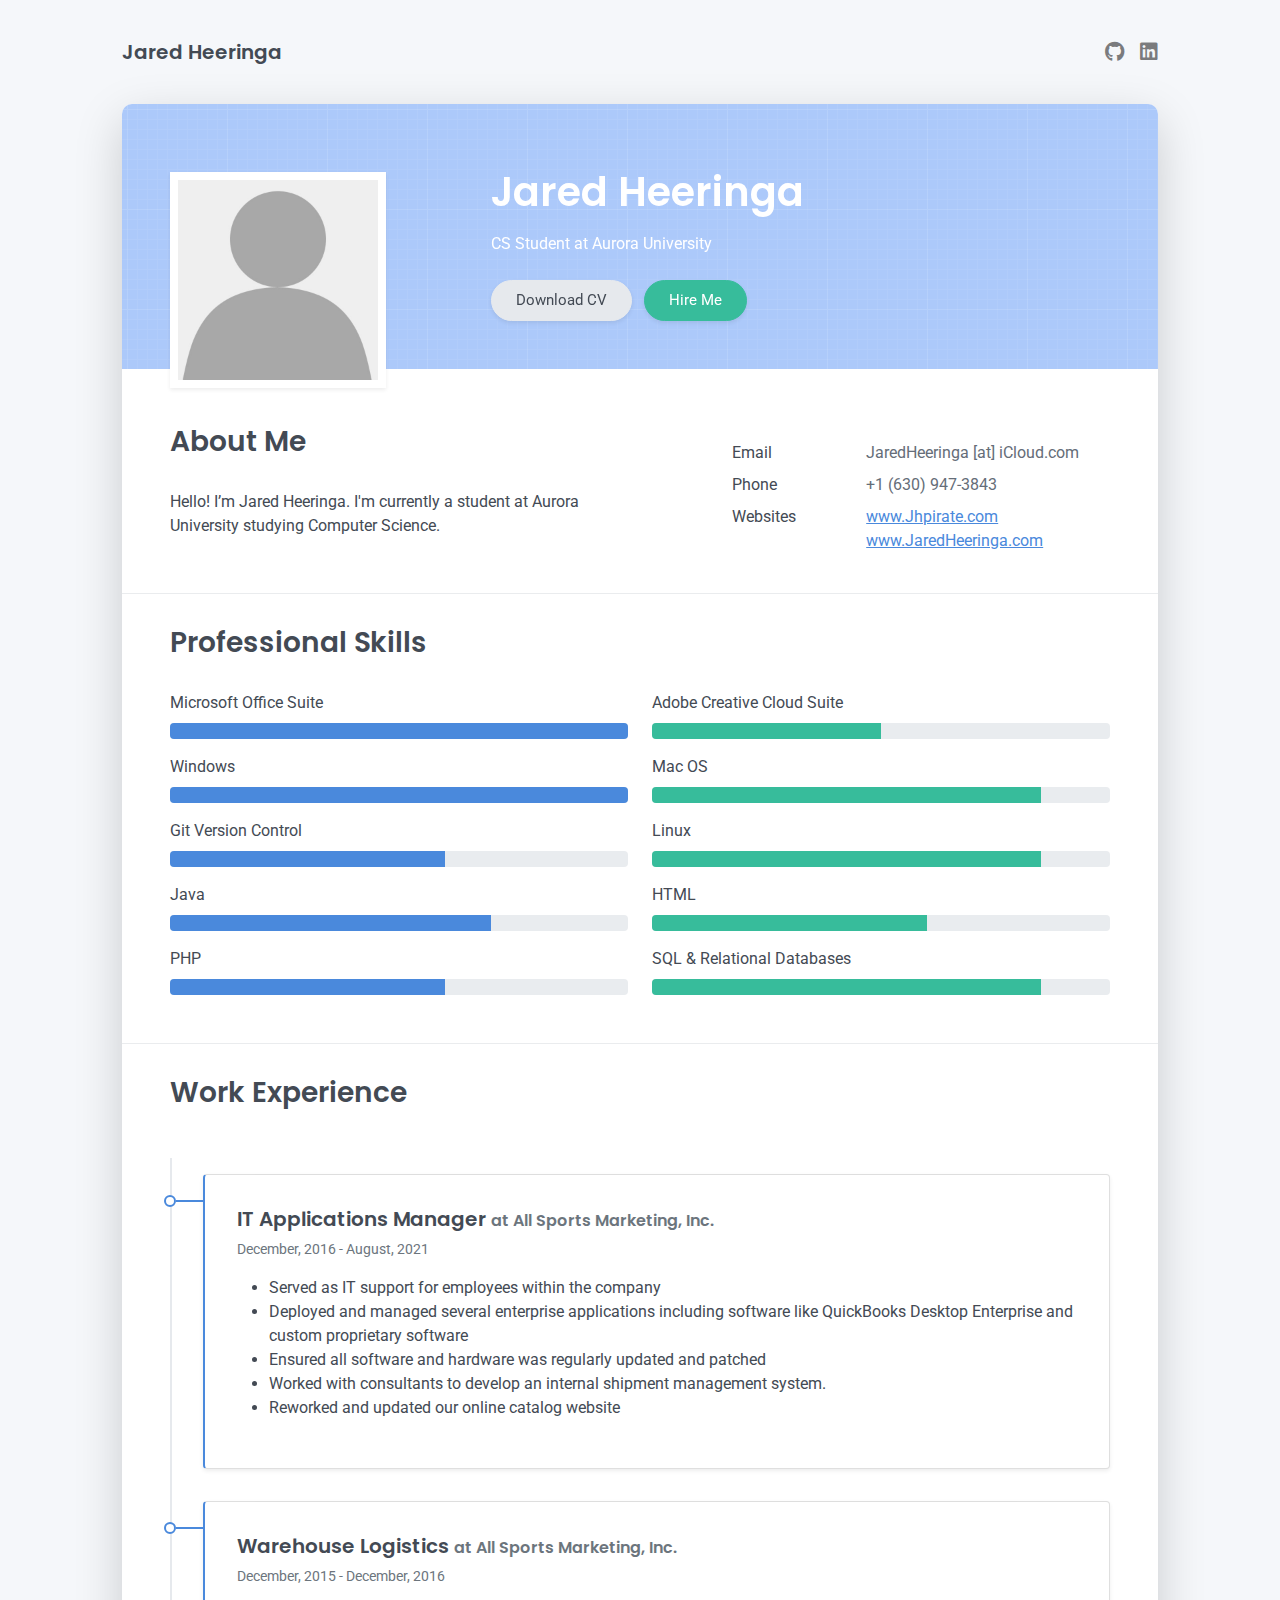
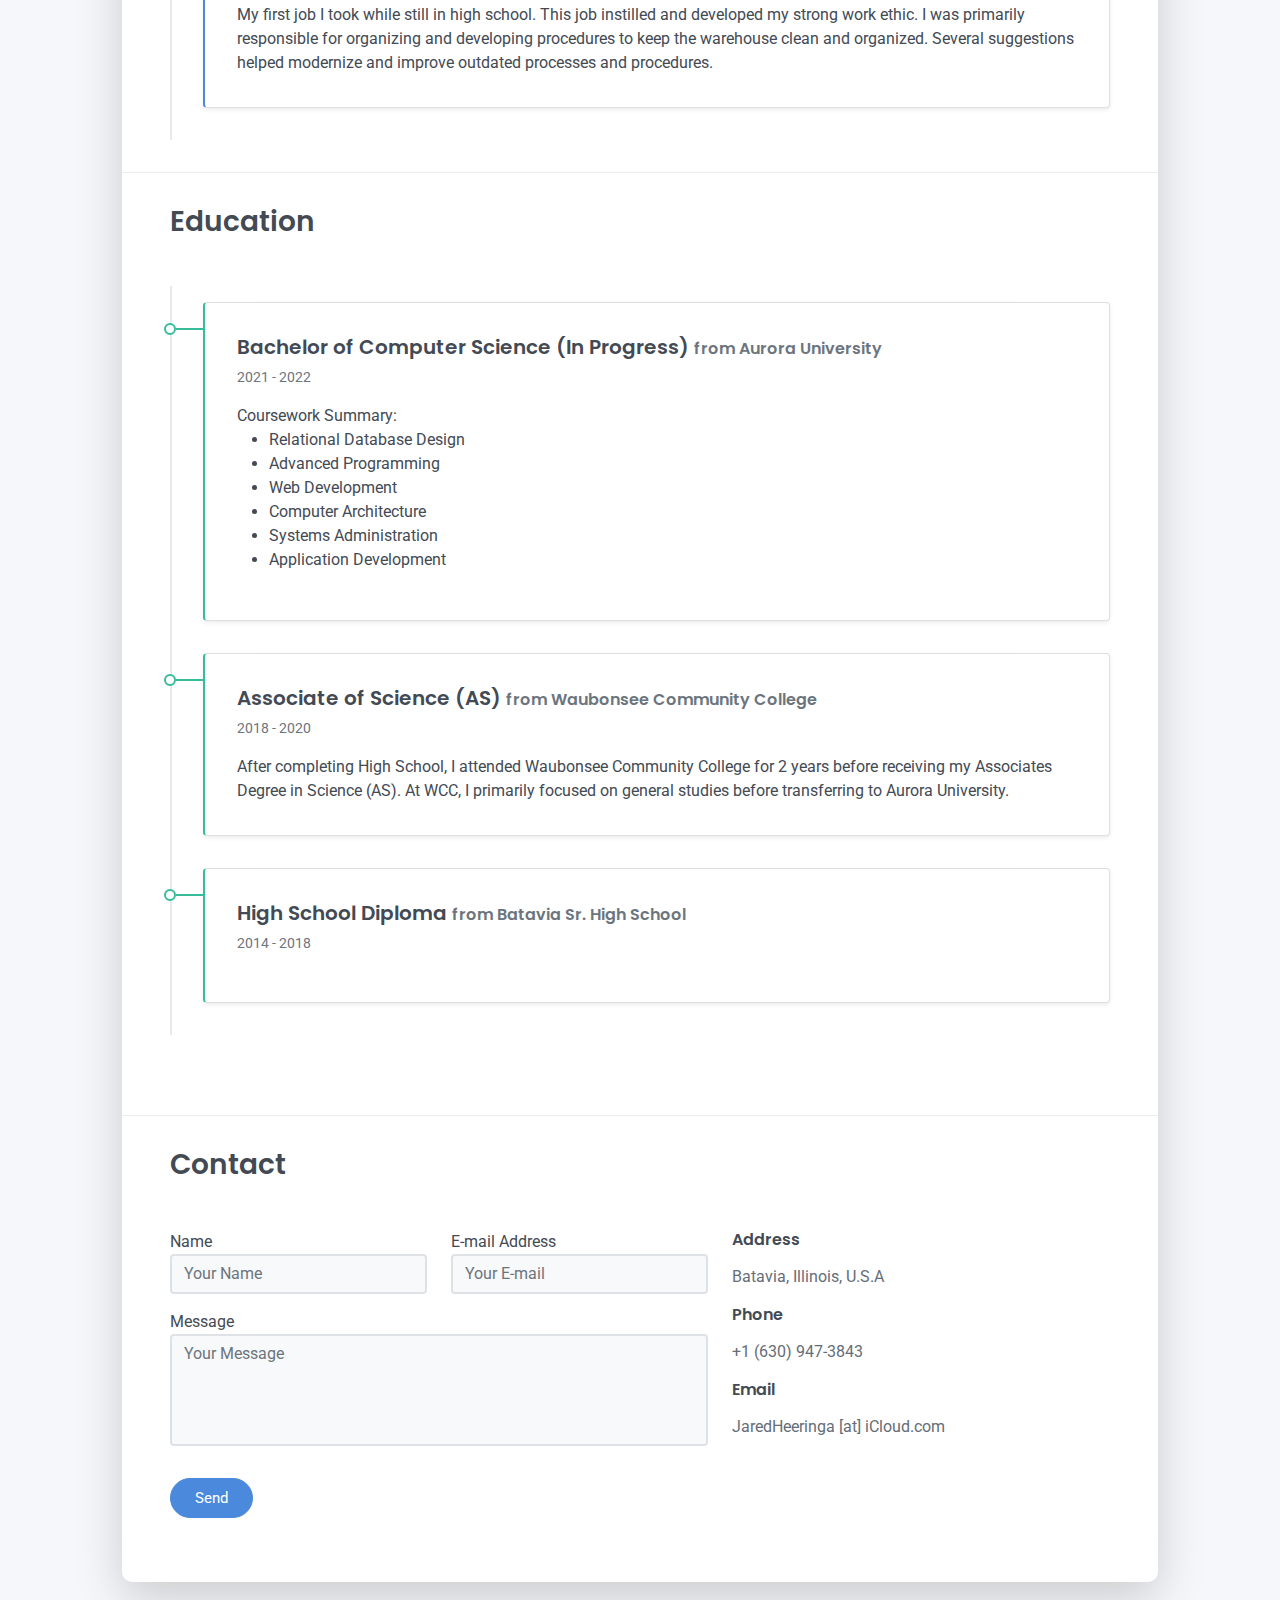
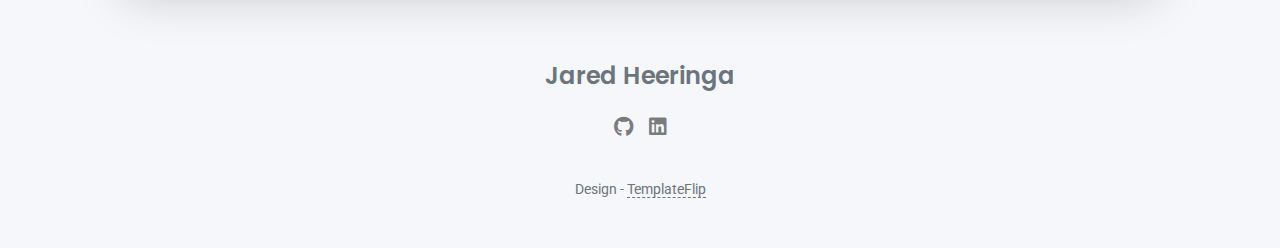
==== index.html @ 76503697 "Update personal information" ====
<!DOCTYPE html>
<html lang="en-US">
<head>
    <meta charset="UTF-8">
    <meta content="IE=edge" http-equiv="X-UA-Compatible">
    <meta content="width=device-width, initial-scale=1" name="viewport">
    <title>Jared Heeringa | GitHub Profile</title>
    <link as="style"
          href="https://fonts.googleapis.com/css2?family=Poppins:wght@600&amp;family=Roboto:wght@300;400;500;700&amp;display=swap"
          rel="preload"/>
    <link href="https://fonts.googleapis.com/css2?family=Poppins:wght@600&amp;family=Roboto:wght@300;400;500;700&amp;display=swap"
          media="print"
          onload="this.media='all'" rel="stylesheet"/>
    <link href="css/font-awesome/css/all.min.css?ver=1.2.0" rel="stylesheet">
    <link href="css/bootstrap.min.css?ver=1.2.0" rel="stylesheet">
    <link href="css/aos.css?ver=1.2.0" rel="stylesheet">
    <link href="css/main.css?ver=1.2.0" rel="stylesheet">

    <!-- Favicons -->
    <link rel="apple-touch-icon" sizes="180x180" href="favicons/apple-touch-icon.png">
    <link rel="icon" type="image/png" sizes="32x32" href="favicons/favicon-32x32.png">
    <link rel="icon" type="image/png" sizes="16x16" href="favicons/favicon-16x16.png">
    <link rel="manifest" href="favicons/site.webmanifest">

</head>
<body id="top">
<header class="d-print-none">
    <div class="container text-center text-lg-left">
        <div class="py-3 clearfix">
            <h1 class="site-title mb-0">Jared Heeringa</h1>
            <div class="site-nav">
                <nav role="navigation">
                    <ul class="nav justify-content-center">
                        <!-- GitHub Button -->
                        <li class="nav-item">
                            <a class="nav-link" href="https://github.com/Jhpirate" title="Github">
                                <i class="fab fa-github"></i>
                                <span class="menu-title sr-only">Github</span>
                            </a>
                        </li>
                        <!-- LinkedIn Button -->
                        <li class="nav-item">
                            <a class="nav-link" href="https://www.linkedin.com/in/jared-heeringa-66b566176"
                               title="LinkedIn">
                                <i class="fab fa-linkedin"></i>
                                <span class="menu-title sr-only">LinkedIn</span>
                            </a>
                        </li>
                    </ul>
                </nav>
            </div>
        </div>
    </div>
</header>
<div class="page-content">
    <div class="container">
        <div class="cover shadow-lg bg-white">
            <div class="cover-bg p-3 p-lg-4 text-white">
                <div class="row">
                    <div class="col-lg-4 col-md-5">
                        <div class="avatar hover-effect bg-white shadow-sm p-1">
                            <img src="images/ProfilePicture.jpg" style="width: 200px; height: 200px"
                                 alt="PROFILE_PICTURE"/>
                        </div>
                    </div>
                    <div class="col-lg-8 col-md-7 text-center text-md-start">
                        <h2 class="h1 mt-2" data-aos="fade-left" data-aos-delay="0">Jared Heeringa</h2>
                        <p data-aos="fade-left" data-aos-delay="100">CS Student at Aurora University</p>
                        <div class="d-print-none" data-aos="fade-left" data-aos-delay="200">
                            <a class="btn btn-light text-dark shadow-sm mt-1 me-1"
                               href="CS%20Resume%20-%20Jared%20Heeringa.pdf"
                               target="_blank">Download CV</a>
                            <a class="btn btn-success shadow-sm mt-1" href="#contact">Hire Me</a>
                        </div>
                    </div>
                </div>
            </div>
            <div class="about-section pt-4 px-3 px-lg-4 mt-1">
                <div class="row">
                    <div class="col-md-6">
                        <h2 class="h3 mb-3">About Me</h2>
                        <p>Hello! I’m Jared Heeringa. I'm currently a student at Aurora University studying Computer
                            Science.</p>
                    </div>
                    <div class="col-md-5 offset-md-1">
                        <div class="row mt-2">
                            <div class="col-sm-4">
                                <div class="pb-1">Email</div>
                            </div>
                            <div class="col-sm-8">
                                <!-- not using @ to try to prevent web scrapers from grabbing my email :P (will still likely be scraped) -->
                                <div class="pb-1 text-secondary">JaredHeeringa [at] iCloud.com</div>
                            </div>
                            <div class="col-sm-4">
                                <div class="pb-1">Phone</div>
                            </div>
                            <div class="col-sm-8">
                                <div class="pb-1 text-secondary">+1 (630) 947-3843</div>
                            </div>
                            <div class="col-sm-4">
                                <div class="pb-1">Websites</div>
                            </div>
                            <div class="col-sm-8">
                                <div class="pb-1 text-secondary">
                                    <a href="https://www.Jhpirate.com/">www.Jhpirate.com</a>
                                    <a href="https://www.JaredHeeringa.com/">www.JaredHeeringa.com</a>
                                </div>
                            </div>
                        </div>
                    </div>
                </div>
            </div>
            <hr class="d-print-none"/>

            <!-- Profession Skills Section -->
            <div class="skills-section px-3 px-lg-4">
                <h2 class="h3 mb-3">Professional Skills</h2>
                <div class="row">
                    <div class="col-md-6">
                        <div class="mb-2">
                            <span>Microsoft Office Suite</span>
                            <div class="progress my-1">
                                <div aria-valuemax="100" aria-valuemin="0" aria-valuenow="100"
                                     class="progress-bar bg-primary" data-aos="zoom-in-right"
                                     data-aos-anchor=".skills-section"
                                     data-aos-delay="100" role="progressbar" style="width: 100%">
                                </div>
                            </div>
                        </div>
                        <div class="mb-2">
                            <span>Windows</span>
                            <div class="progress my-1">
                                <div aria-valuemax="100" aria-valuemin="0" aria-valuenow="100"
                                     class="progress-bar bg-primary" data-aos="zoom-in-right"
                                     data-aos-anchor=".skills-section"
                                     data-aos-delay="200" role="progressbar" style="width: 100%">
                                </div>
                            </div>
                        </div>
                        <div class="mb-2">
                            <span>Git Version Control</span>
                            <div class="progress my-1">
                                <div aria-valuemax="100" aria-valuemin="0" aria-valuenow="60"
                                     class="progress-bar bg-primary" data-aos="zoom-in-right"
                                     data-aos-anchor=".skills-section"
                                     data-aos-delay="200" role="progressbar" style="width: 60%">
                                </div>
                            </div>
                        </div>
                        <div class="mb-2">
                            <span>Java</span>
                            <div class="progress my-1">
                                <div aria-valuemax="100" aria-valuemin="0" aria-valuenow="70"
                                     class="progress-bar bg-primary" data-aos="zoom-in-right"
                                     data-aos-anchor=".skills-section"
                                     data-aos-delay="200" role="progressbar" style="width: 70%">
                                </div>
                            </div>
                        </div>
                        <div class="mb-2">
                            <span>PHP</span>
                            <div class="progress my-1">
                                <div aria-valuemax="100" aria-valuemin="0" aria-valuenow="60"
                                     class="progress-bar bg-primary" data-aos="zoom-in-right"
                                     data-aos-anchor=".skills-section"
                                     data-aos-delay="200" role="progressbar" style="width: 60%">
                                </div>
                            </div>
                        </div>
                    </div>


                    <!-- column 2 -->
                    <div class="col-md-6">
                        <div class="mb-2">
                            <span>Adobe Creative Cloud Suite</span>
                            <div class="progress my-1">
                                <div aria-valuemax="100" aria-valuemin="0" aria-valuenow="50"
                                     class="progress-bar bg-success" data-aos="zoom-in-right"
                                     data-aos-anchor=".skills-section"
                                     data-aos-delay="400" role="progressbar" style="width: 50%">
                                </div>
                            </div>
                        </div>
                        <div class="mb-2">
                            <span>Mac OS</span>
                            <div class="progress my-1">
                                <div aria-valuemax="100" aria-valuemin="0" aria-valuenow="85"
                                     class="progress-bar bg-success" data-aos="zoom-in-right"
                                     data-aos-anchor=".skills-section"
                                     data-aos-delay="500" role="progressbar" style="width: 85%">
                                </div>
                            </div>
                        </div>
                        <div class="mb-2">
                            <span>Linux</span>
                            <div class="progress my-1">
                                <div aria-valuemax="100" aria-valuemin="0" aria-valuenow="85"
                                     class="progress-bar bg-success" data-aos="zoom-in-right"
                                     data-aos-anchor=".skills-section"
                                     data-aos-delay="500" role="progressbar" style="width: 85%">
                                </div>
                            </div>
                        </div>
                        <div class="mb-2">
                            <span>HTML</span>
                            <div class="progress my-1">
                                <div aria-valuemax="100" aria-valuemin="0" aria-valuenow="60"
                                     class="progress-bar bg-success" data-aos="zoom-in-right"
                                     data-aos-anchor=".skills-section"
                                     data-aos-delay="500" role="progressbar" style="width: 60%">
                                </div>
                            </div>
                        </div>
                        <div class="mb-2">
                            <span>SQL & Relational Databases</span>
                            <div class="progress my-1">
                                <div aria-valuemax="100" aria-valuemin="0" aria-valuenow="85"
                                     class="progress-bar bg-success" data-aos="zoom-in-right"
                                     data-aos-anchor=".skills-section"
                                     data-aos-delay="500" role="progressbar" style="width: 85%">
                                </div>
                            </div>
                        </div>
                    </div>
                </div>
            </div>
            <hr class="d-print-none"/>

            <!-- Work Experience Section -->
            <div class="work-experience-section px-3 px-lg-4">
                <h2 class="h3 mb-4">Work Experience</h2>
                <div class="timeline">
                    <!-- Job #1 -->
                    <div class="timeline-card timeline-card-primary card shadow-sm">
                        <div class="card-body">
                            <div class="h5 mb-1">
                                IT Applications Manager
                                <span class="text-muted h6"> at All Sports Marketing, Inc.</span>
                            </div>
                            <div class="text-muted text-small mb-2">December, 2016 - August, 2021</div>
                            <div>
                                <ul>
                                    <li>Served as IT support for employees within the company</li>
                                    <li>
                                        Deployed and managed several enterprise applications including software like
                                        QuickBooks Desktop Enterprise and custom proprietary software
                                    </li>
                                    <li>Ensured all software and hardware was regularly updated and patched</li>
                                    <li>Worked with consultants to develop an internal shipment management system.</li>
                                    <li>Reworked and updated our online catalog website</li>
                                </ul>
                            </div>
                        </div>
                    </div>

                    <!-- Job #2 -->
                    <div class="timeline-card timeline-card-primary card shadow-sm">
                        <div class="card-body">
                            <div class="h5 mb-1">
                                Warehouse Logistics
                                <span class="text-muted h6">at All Sports Marketing, Inc.</span>
                            </div>
                            <div class="text-muted text-small mb-2">December, 2015 - December, 2016</div>
                            <div>
                                My first job I took while still in high school. This job instilled and developed my
                                strong work ethic. I was primarily responsible for organizing and developing procedures
                                to keep the warehouse clean and organized. Several suggestions helped modernize and
                                improve outdated processes and procedures.
                            </div>
                        </div>
                    </div>
                </div>
            </div>
            <hr class="d-print-none"/>
            <div class="page-break"></div>

            <!-- Education Section -->
            <div class="education-section px-3 px-lg-4 pb-4">
                <h2 class="h3 mb-4">Education</h2>
                <div class="timeline">

                    <!-- Aurora University -->
                    <div class="timeline-card timeline-card-success card shadow-sm">
                        <div class="card-body">
                            <div class="h5 mb-1">
                                Bachelor of Computer Science (In Progress)
                                <span class="text-muted h6">from Aurora University</span></div>
                            <div class="text-muted text-small mb-2">2021 - 2022</div>
                            <div>
                                Coursework Summary:
                                <ul>
                                    <li>Relational Database Design</li>
                                    <li>Advanced Programming</li>
                                    <li>Web Development</li>
                                    <li>Computer Architecture</li>
                                    <li>Systems Administration</li>
                                    <li>Application Development</li>
                                </ul>
                            </div>
                        </div>
                    </div>

                    <!-- Waubonsee Community College -->
                    <div class="timeline-card timeline-card-success card shadow-sm">
                        <div class="card-body">
                            <div class="h5 mb-1">
                                Associate of Science (AS)
                                <span class="text-muted h6">from Waubonsee Community College</span></div>
                            <div class="text-muted text-small mb-2">2018 - 2020</div>
                            <div>
                                After completing High School, I attended Waubonsee Community College for 2 years before
                                receiving my Associates Degree in Science (AS). At WCC, I primarily focused on general
                                studies before transferring to Aurora University.
                            </div>
                        </div>
                    </div>

                    <!-- High School -->
                    <div class="timeline-card timeline-card-success card shadow-sm">
                        <div class="card-body">
                            <div class="h5 mb-1">
                                High School Diploma
                                <span class="text-muted h6">from Batavia Sr. High School</span></div>
                            <div class="text-muted text-small mb-2">2014 - 2018</div>
                        </div>
                    </div>
                </div>
            </div>
            <hr class="d-print-none"/>
            <div class="contact-section px-3 px-lg-4 pb-4" id="contact">
                <h2 class="h3 text mb-3">Contact</h2>
                <div class="row">
                    <div class="col-md-7 d-print-none">
                        <div class="my-2">
                            <!-- Using FormSpree.io because GitHub pages doesn't allow server side processing (Will host on my own server later) -->
                            <form action="https://formspree.io/f/mwkayaey"
                                  method="POST">
                                <div class="row">
                                    <div class="col-6">
                                        <label for="name">Name</label>
                                        <input class="form-control" id="name" name="name" placeholder="Your Name"
                                               required type="text">
                                    </div>
                                    <div class="col-6">
                                        <label for="email">E-mail Address</label>
                                        <input class="form-control" id="email" name="_replyto" placeholder="Your E-mail"
                                               required type="email">
                                    </div>
                                </div>
                                <div class="form-group my-2">
                                    <label for="message">Message</label>
                                    <textarea class="form-control" id="message" name="message"
                                              placeholder="Your Message"
                                              required rows="4" style="resize: none;"></textarea>
                                </div>
                                <button class="btn btn-primary mt-2" type="submit">Send</button>
                            </form>
                        </div>
                    </div>
                    <div class="col">
                        <div class="mt-2">
                            <h3 class="h6">Address</h3>
                            <div class="pb-2 text-secondary">Batavia, Illinois, U.S.A</div>
                            <h3 class="h6">Phone</h3>
                            <div class="pb-2 text-secondary">+1 (630) 947-3843</div>
                            <h3 class="h6">Email</h3>
                            <div class="pb-2 text-secondary">JaredHeeringa [at] iCloud.com</div>
                        </div>
                    </div>
                    <!-- Only shown if a user goes to print the page (who prints stuff nowadays?) -->
                    <div class="col d-none d-print-block">
                        <div class="mt-2">
                            <div>
                                <div class="mb-2">
                                    <div class="text-dark">
                                        <i class="fab fa-github mr-1"></i>
                                        <span>https://github.com/Jhpirate</span>
                                    </div>
                                </div>
                            </div>
                        </div>
                    </div>
                    <!-- End socials print block -->
                </div>
            </div>
        </div>
    </div>
</div>
<footer class="pt-4 pb-4 text-muted text-center d-print-none">
    <div class="container">
        <div class="my-3">
            <div class="h4">Jared Heeringa</div>
            <div class="footer-nav">
                <nav role="navigation">
                    <ul class="nav justify-content-center">
                        <!-- GitHub Link -->
                        <li class="nav-item">
                            <a class="nav-link" href="https://github.com/Jhpirate" title="Github">
                                <i class="fab fa-github"></i>
                                <span class="menu-title sr-only">GitHub</span>
                            </a>
                        </li>
                        <!-- LinkedIn Link -->
                        <li class="nav-item">
                            <a class="nav-link" href="https://www.linkedin.com/in/jared-heeringa-66b566176"
                               title="LinkedIn">
                                <i class="fab fa-linkedin"></i>
                                <span class="menu-title sr-only">LinkedIn</span>
                            </a>
                        </li>
                    </ul>
                </nav>
            </div>
        </div>
        <!-- Give credit to template designer (Thanks! Looks good and does what I need with some modifications) -->
        <div class="text-small">
            <!--            <div class="mb-1">&copy Right Resume. All rights reserved.</div>-->
            <div>Design - <a href="https://templateflip.com/" target="_blank">TemplateFlip</a></div>
        </div>
    </div>
</footer>
<script src="scripts/bootstrap.bundle.min.js?ver=1.2.0"></script>
<script src="scripts/aos.js?ver=1.2.0"></script>
<script src="scripts/main.js?ver=1.2.0"></script>
</body>
</html>
---- css/main.css ----
/* Buttons */
/* Inputs */
/* Timeline custom component */
.timeline {
    border-left: 2px solid #E6E9ED;
    padding: 1rem 0;
}

.timeline-card {
    position: relative;
    margin-left: 31px;
    border-left: 2px solid;
    margin-bottom: 2rem;
}

.timeline-card:last-child {
    margin-bottom: 1rem;
}

.timeline-card:before {
    content: '';
    display: inline-block;
    position: absolute;
    background-color: #fff;
    border-radius: 10px;
    width: 12px;
    height: 12px;
    top: 20px;
    left: -41px;
    border: 2px solid;
    z-index: 2;
}

.timeline-card:after {
    content: '';
    display: inline-block;
    position: absolute;
    background-color: currentColor;
    width: 29px;
    height: 2px;
    top: 25px;
    left: -29px;
    z-index: 1;
}

.timeline-card-primary {
    border-left-color: #4A89DC;
}

.timeline-card-primary:before {
    border-color: #4A89DC;
}

.timeline-card-primary:after {
    background-color: #4A89DC;
}

.timeline-card-success {
    border-left-color: #37BC9B;
}

.timeline-card-success:before {
    border-color: #37BC9B;
}

.timeline-card-success:after {
    background-color: #37BC9B;
}

html {
    scroll-behavior: smooth;
}

.site-title {
    font-size: 1.25rem;
    line-height: 2.5rem;
}

.nav-link {
    padding: 0;
    font-size: 1.25rem;
    line-height: 2.5rem;
    color: rgba(0, 0, 0, 0.5);
}

.nav-link:hover,
.nav-link:focus,
.active .nav-link {
    color: rgba(0, 0, 0, 0.8);
}

.nav-item + .nav-item {
    margin-left: 1rem;
}

.cover {
    border-radius: 10px;
}

.cover-bg {
    background-color: #acc9fa;
    background-image: url("data:image/svg+xml,%3Csvg xmlns='http://www.w3.org/2000/svg' width='100' height='100' viewBox='0 0 100 100'%3E%3Cg fill-rule='evenodd'%3E%3Cg fill='%23ffffff' fill-opacity='0.12'%3E%3Cpath opacity='.5' d='M96 [base64] 0v-9h-9v9h9zm-10 0v-9h-9v9h9zm-10 0v-9h-9v9h9zm-10 0v-9h-9v9h9zm-10 0v-9h-9v9h9zm-10 0v-9h-9v9h9zm-10 0v-9h-9v9h9zm-10 0v-9h-9v9h9zm-9-10h9v-9h-9v9zm10 0h9v-9h-9v9zm10 0h9v-9h-9v9zm10 0h9v-9h-9v9zm10 0h9v-9h-9v9zm10 0h9v-9h-9v9zm10 0h9v-9h-9v9zm10 0h9v-9h-9v9zm9-10v-9h-9v9h9zm-10 0v-9h-9v9h9zm-10 0v-9h-9v9h9zm-10 0v-9h-9v9h9zm-10 0v-9h-9v9h9zm-10 0v-9h-9v9h9zm-10 0v-9h-9v9h9zm-10 0v-9h-9v9h9zm-9-10h9v-9h-9v9zm10 0h9v-9h-9v9zm10 0h9v-9h-9v9zm10 0h9v-9h-9v9zm10 0h9v-9h-9v9zm10 0h9v-9h-9v9zm10 0h9v-9h-9v9zm10 0h9v-9h-9v9zm9-10v-9h-9v9h9zm-10 0v-9h-9v9h9zm-10 0v-9h-9v9h9zm-10 0v-9h-9v9h9zm-10 0v-9h-9v9h9zm-10 0v-9h-9v9h9zm-10 0v-9h-9v9h9zm-10 0v-9h-9v9h9zm-9-10h9v-9h-9v9zm10 0h9v-9h-9v9zm10 0h9v-9h-9v9zm10 0h9v-9h-9v9zm10 0h9v-9h-9v9zm10 0h9v-9h-9v9zm10 0h9v-9h-9v9zm10 0h9v-9h-9v9zm9-10v-9h-9v9h9zm-10 0v-9h-9v9h9zm-10 0v-9h-9v9h9zm-10 0v-9h-9v9h9zm-10 0v-9h-9v9h9zm-10 0v-9h-9v9h9zm-10 0v-9h-9v9h9zm-10 0v-9h-9v9h9zm-9-10h9v-9h-9v9zm10 0h9v-9h-9v9zm10 0h9v-9h-9v9zm10 0h9v-9h-9v9zm10 0h9v-9h-9v9zm10 0h9v-9h-9v9zm10 0h9v-9h-9v9zm10 0h9v-9h-9v9z'/%3E%3Cpath d='M6 5V0H5v5H0v1h5v94h1V6h94V5H6z'/%3E%3C/g%3E%3C/g%3E%3C/svg%3E");
    border-radius: 10px 10px 0 0;
}

.avatar {
    max-width: 216px;
    max-height: 216px;
    margin-top: 20px;
    text-align: center;
    margin-left: auto;
    margin-right: auto;
}

.avatar img {
    /* Safari 6.0 - 9.0 */
    filter: grayscale(100%);
}

footer a:not(.nav-link) {
    color: inherit;
    border-bottom: 1px dashed;
    text-decoration: none;
    cursor: pointer;
}

@media (min-width: 48em) {
    .site-title {
        float: left;
    }

    .site-nav {
        float: right;
    }

    .avatar {
        margin-bottom: -80px;
        margin-left: 0;
    }
}

@media print {
    body {
        background-color: #fff;
    }

    .container {
        width: auto;
        max-width: 100%;
        padding: 0;
    }

    .cover, .cover-bg {
        border-radius: 0;
    }

    .cover.shadow-lg {
        box-shadow: none !important;
    }

    .cover-bg {
        padding: 5rem !important;
        padding-bottom: 10px !important;
    }

    .avatar {
        margin-top: -10px;
    }

    .about-section {
        padding: 6.5rem 5rem 2rem !important;
    }

    .skills-section,
    .work-experience-section,
    .education-section,
    .contact-section {
        padding: 1.5rem 5rem 2rem !important;
    }

    .page-break {
        padding-top: 5rem;
        page-break-before: always;
    }
}
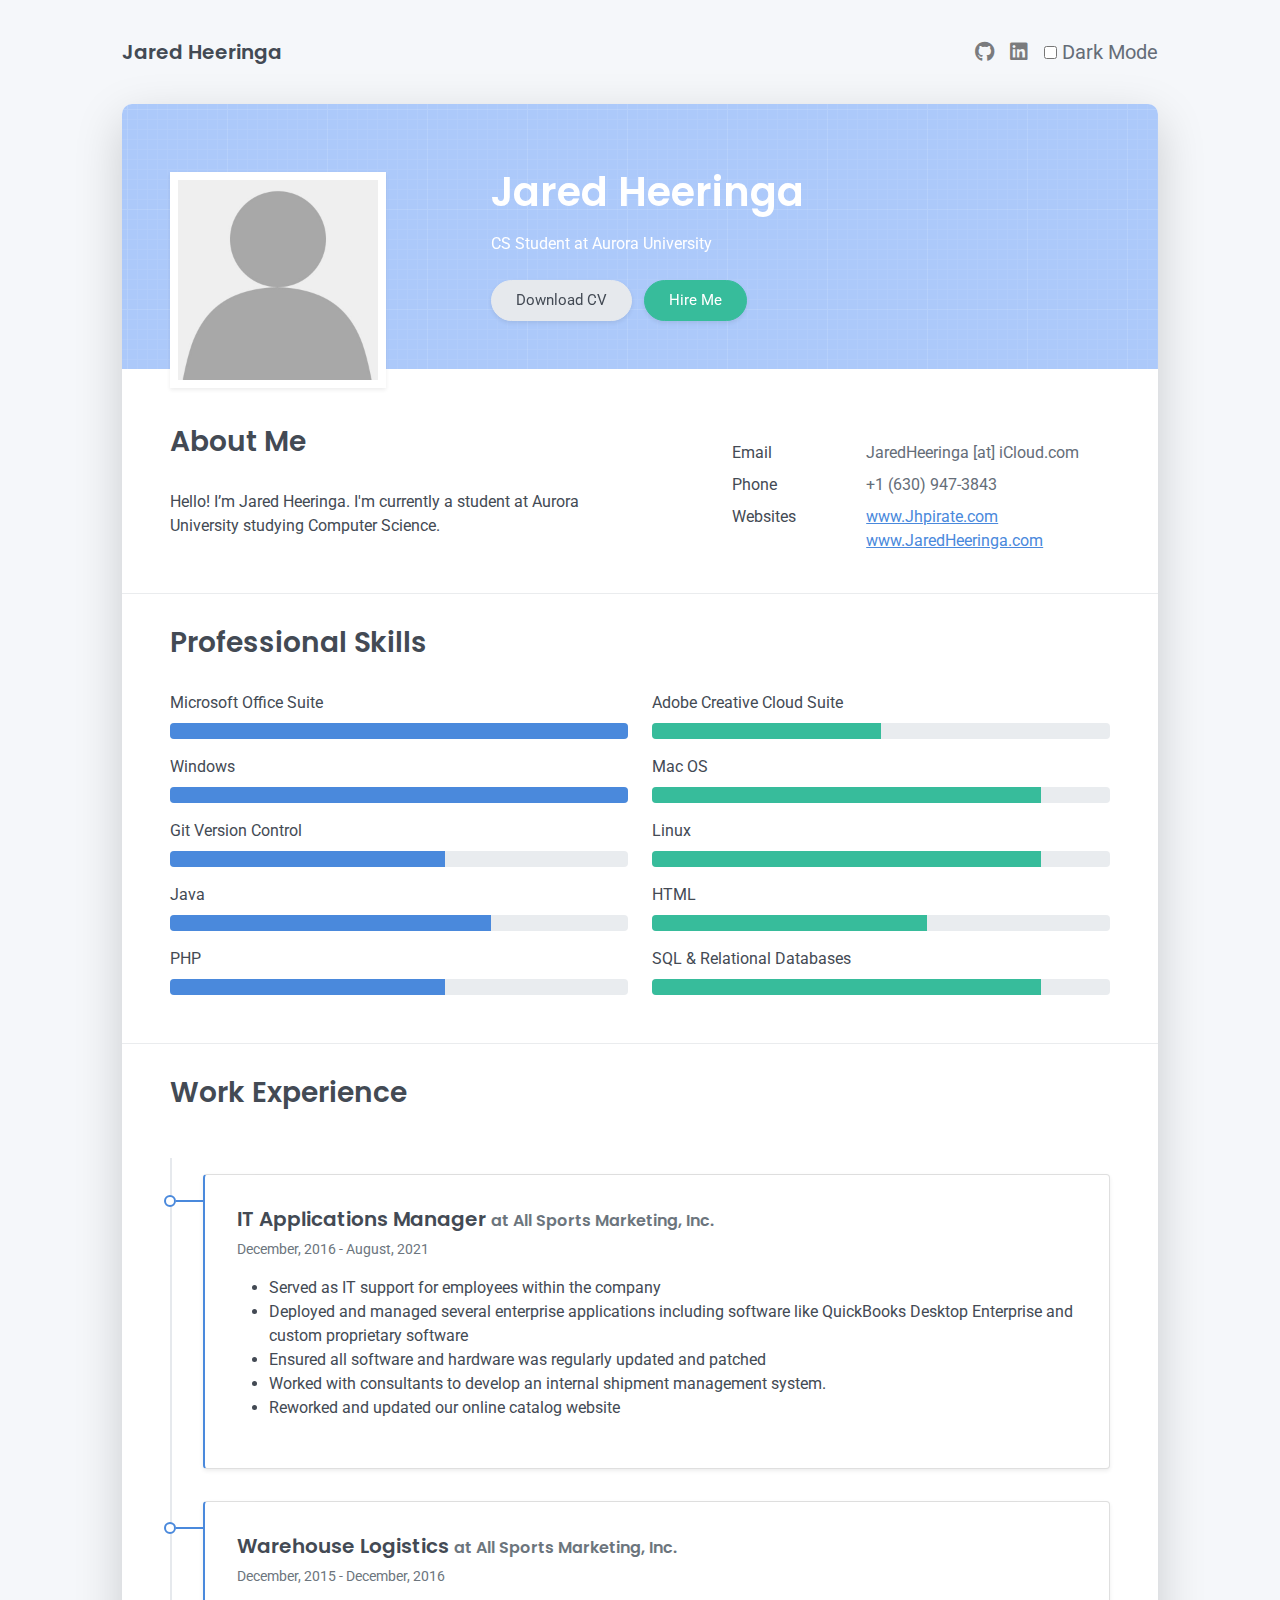
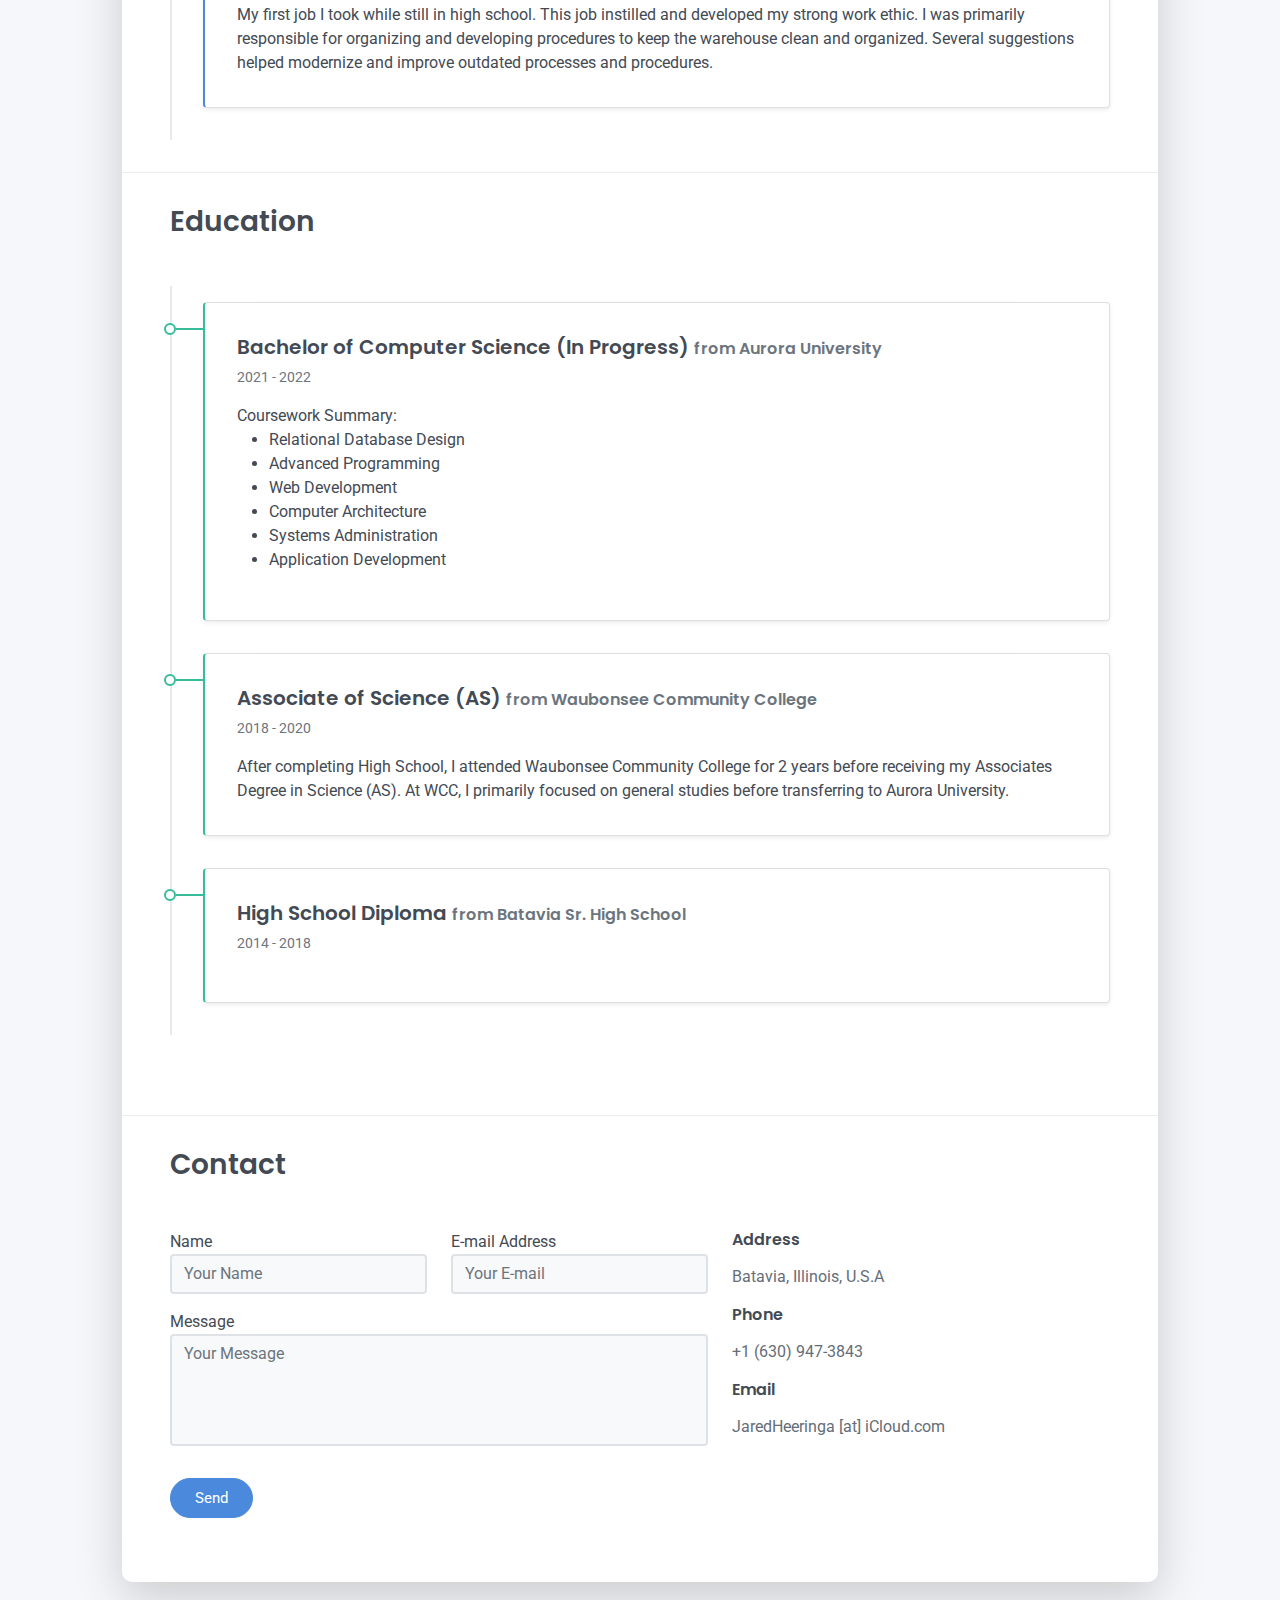
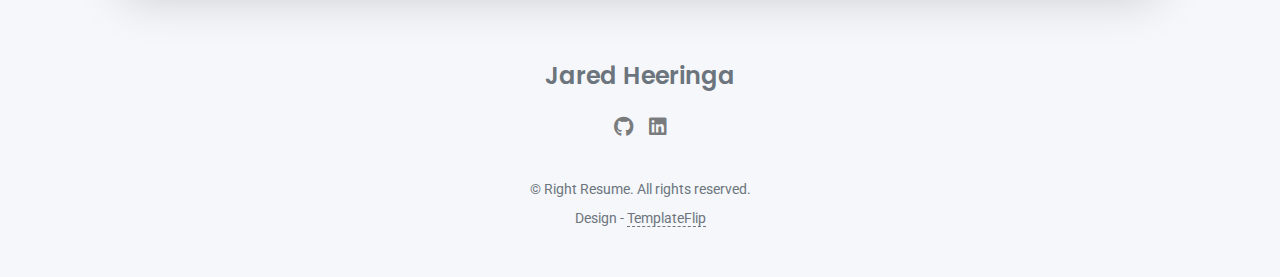
==== commit 0afcce53: "Added dark mode toggle using: https://github.com/coliff/dark-mode-switch" ====
--- a/index.html
+++ b/index.html
@@ -15,12 +15,13 @@
     <link href="css/bootstrap.min.css?ver=1.2.0" rel="stylesheet">
     <link href="css/aos.css?ver=1.2.0" rel="stylesheet">
     <link href="css/main.css?ver=1.2.0" rel="stylesheet">
+    <link href="css/dark-mode.css" rel="stylesheet">
 
     <!-- Favicons -->
     <link rel="apple-touch-icon" sizes="180x180" href="favicons/apple-touch-icon.png">
     <link rel="icon" type="image/png" sizes="32x32" href="favicons/favicon-32x32.png">
     <link rel="icon" type="image/png" sizes="16x16" href="favicons/favicon-16x16.png">
-    <link rel="manifest" href="favicons/site.webmanifest">
+    <!--    <link rel="manifest" href="favicons/site.webmanifest">-->
 
 </head>
 <body id="top">
@@ -40,10 +41,20 @@
                         </li>
                         <!-- LinkedIn Button -->
                         <li class="nav-item">
-                            <a class="nav-link" href="https://www.linkedin.com/in/jared-heeringa-66b566176"
+                            <a class="nav-link" href="https://www.linkedin.com/in/jared-heeringa"
                                title="LinkedIn">
                                 <i class="fab fa-linkedin"></i>
                                 <span class="menu-title sr-only">LinkedIn</span>
+                            </a>
+                        </li>
+
+                        <!-- Dark Mode Switch? -->
+                        <li class="nav-item">
+                            <a class="nav-link">
+                                <div class="">
+                                    <input type="checkbox" class="" id="darkSwitch">
+                                    <label class="form-check-label text-secondary" for="darkSwitch">Dark Mode</label>
+                                </div>
                             </a>
                         </li>
                     </ul>
@@ -403,7 +414,7 @@
                         </li>
                         <!-- LinkedIn Link -->
                         <li class="nav-item">
-                            <a class="nav-link" href="https://www.linkedin.com/in/jared-heeringa-66b566176"
+                            <a class="nav-link" href="https://www.linkedin.com/in/jared-heeringa"
                                title="LinkedIn">
                                 <i class="fab fa-linkedin"></i>
                                 <span class="menu-title sr-only">LinkedIn</span>
@@ -415,7 +426,7 @@
         </div>
         <!-- Give credit to template designer (Thanks! Looks good and does what I need with some modifications) -->
         <div class="text-small">
-            <!--            <div class="mb-1">&copy Right Resume. All rights reserved.</div>-->
+            <div class="mb-1">&copy Right Resume. All rights reserved.</div>
             <div>Design - <a href="https://templateflip.com/" target="_blank">TemplateFlip</a></div>
         </div>
     </div>
@@ -423,5 +434,6 @@
 <script src="scripts/bootstrap.bundle.min.js?ver=1.2.0"></script>
 <script src="scripts/aos.js?ver=1.2.0"></script>
 <script src="scripts/main.js?ver=1.2.0"></script>
+<script src="scripts/dark-mode-switch.min.js"></script>
 </body>
 </html>--- a/css/dark-mode.css
+++ b/css/dark-mode.css
@@ -0,0 +1,62 @@
+/*!
+ * Dark Mode Switch v1.0.1 (https://github.com/coliff/dark-mode-switch)
+ * Copyright 2021 C.Oliff
+ * Licensed under MIT (https://github.com/coliff/dark-mode-switch/blob/main/LICENSE)
+ */
+
+[data-theme="dark"] {
+  background-color: #141515 !important;
+  color: #fff;
+}
+
+[data-theme="dark"] .bg-black {
+  background-color: #fff !important;
+}
+
+[data-theme="dark"] .bg-dark {
+  background-color: #fff !important;
+}
+
+[data-theme="dark"] .cover-bg {
+  background-color: #171818 !important;
+}
+
+[data-theme="dark"] .timeline {
+  border-left-color: #ffffff !important;
+}
+
+[data-theme="dark"] .timeline-card-primary:after {
+  border-left-color: yellow;
+}
+
+[data-theme="dark"] .card-body {
+  background-color: #232526 !important;
+}
+
+[data-theme="dark"] .text-secondary {
+  color: #ffffff !important;
+}
+
+[data-theme="dark"] .text-muted {
+  color: #cccccc !important;
+}
+
+[data-theme="dark"] .fab {
+  color: #ffffff !important;
+}
+
+[data-theme="dark"] input {
+  background-color: #171818 !important;
+}
+
+[data-theme="dark"] textarea {
+  background-color: #171818 !important;
+}
+
+[data-theme="dark"] .bg-light {
+  background-color: #171818 !important;
+}
+
+[data-theme="dark"] .bg-white {
+  background-color: #171818 !important;
+}
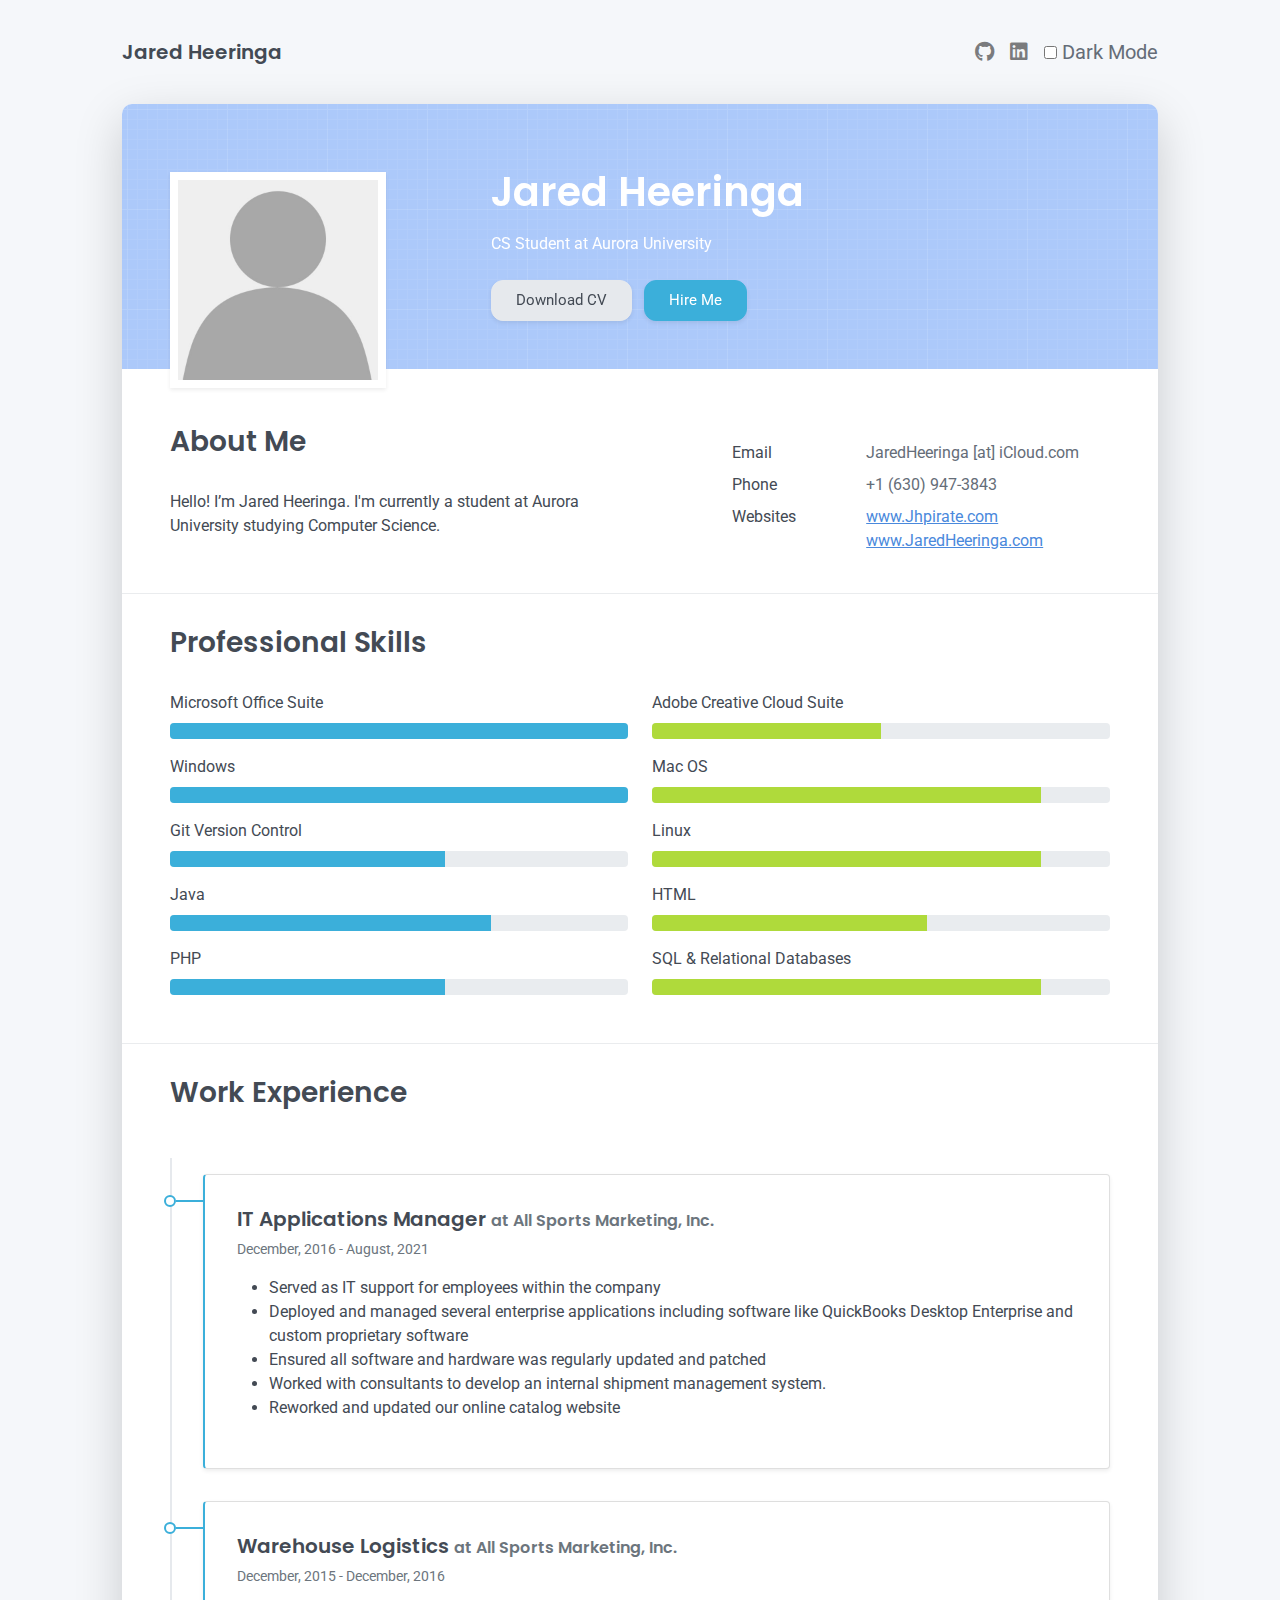
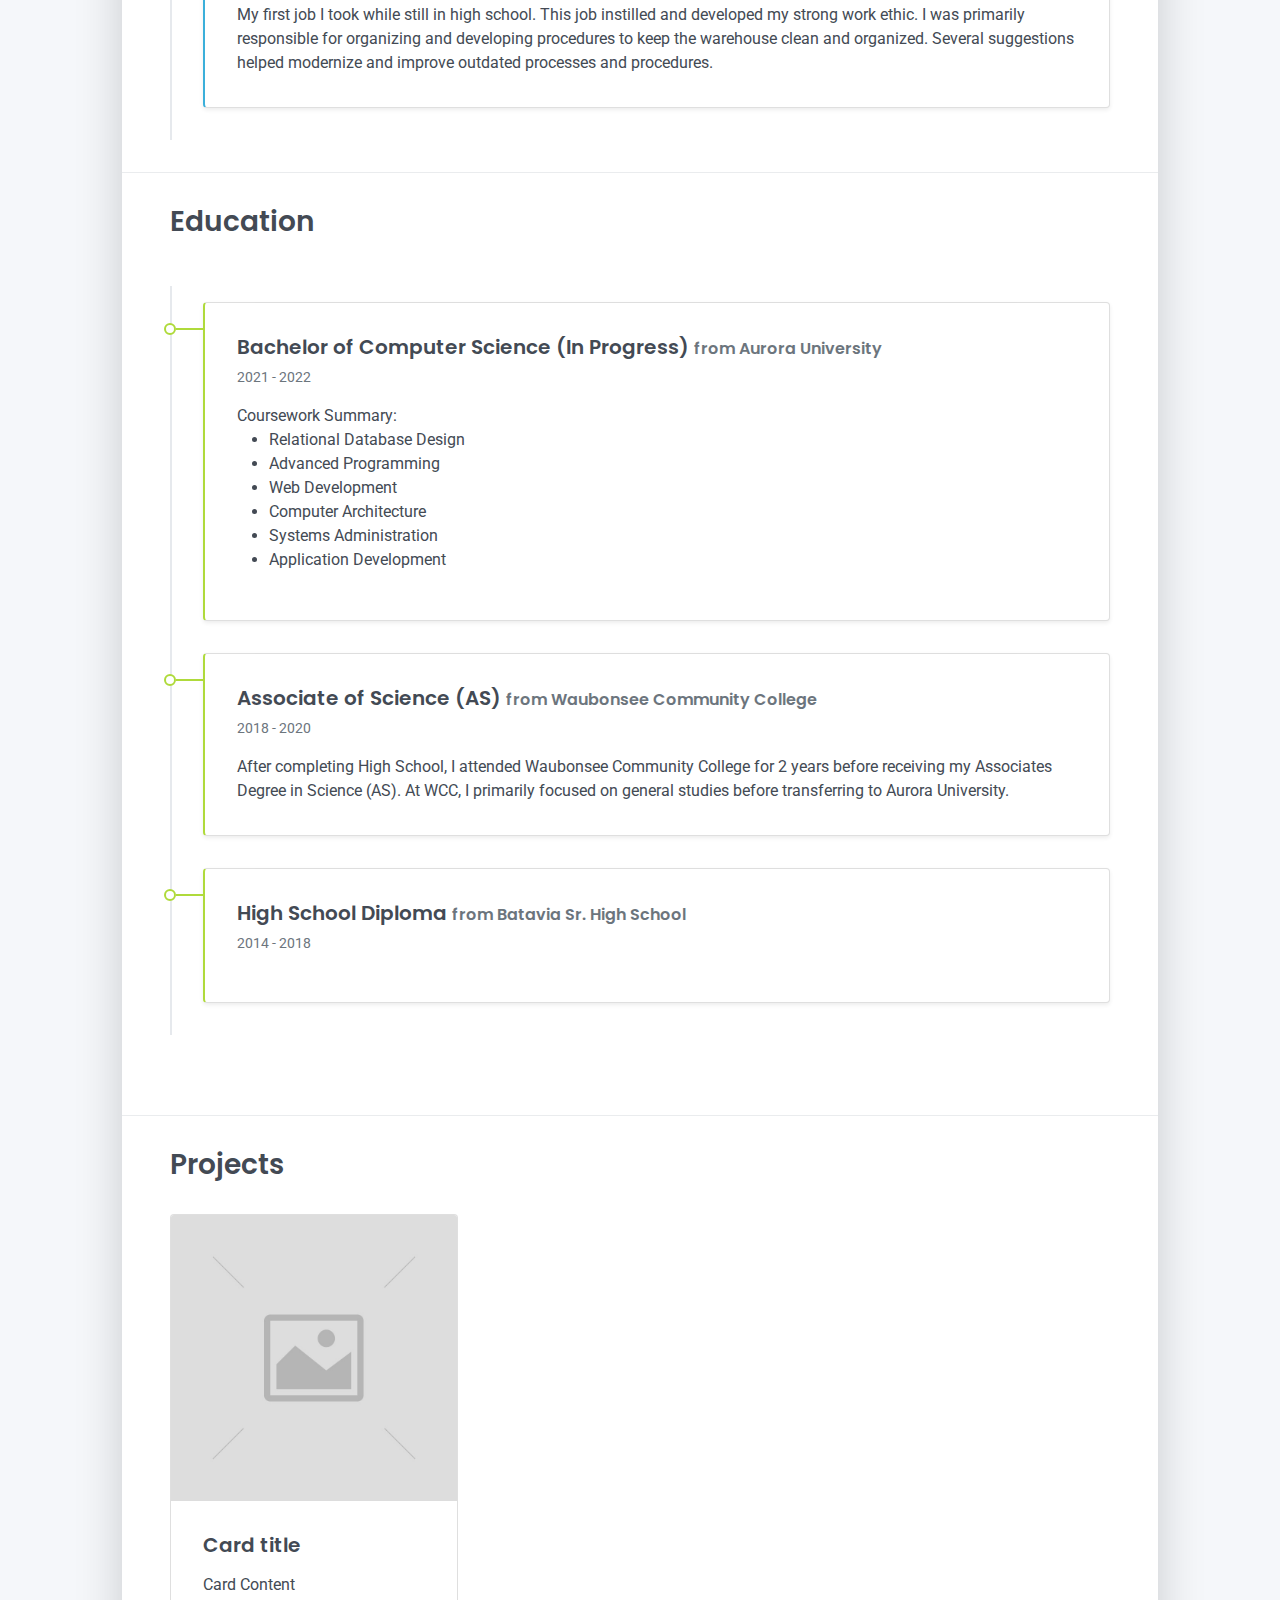
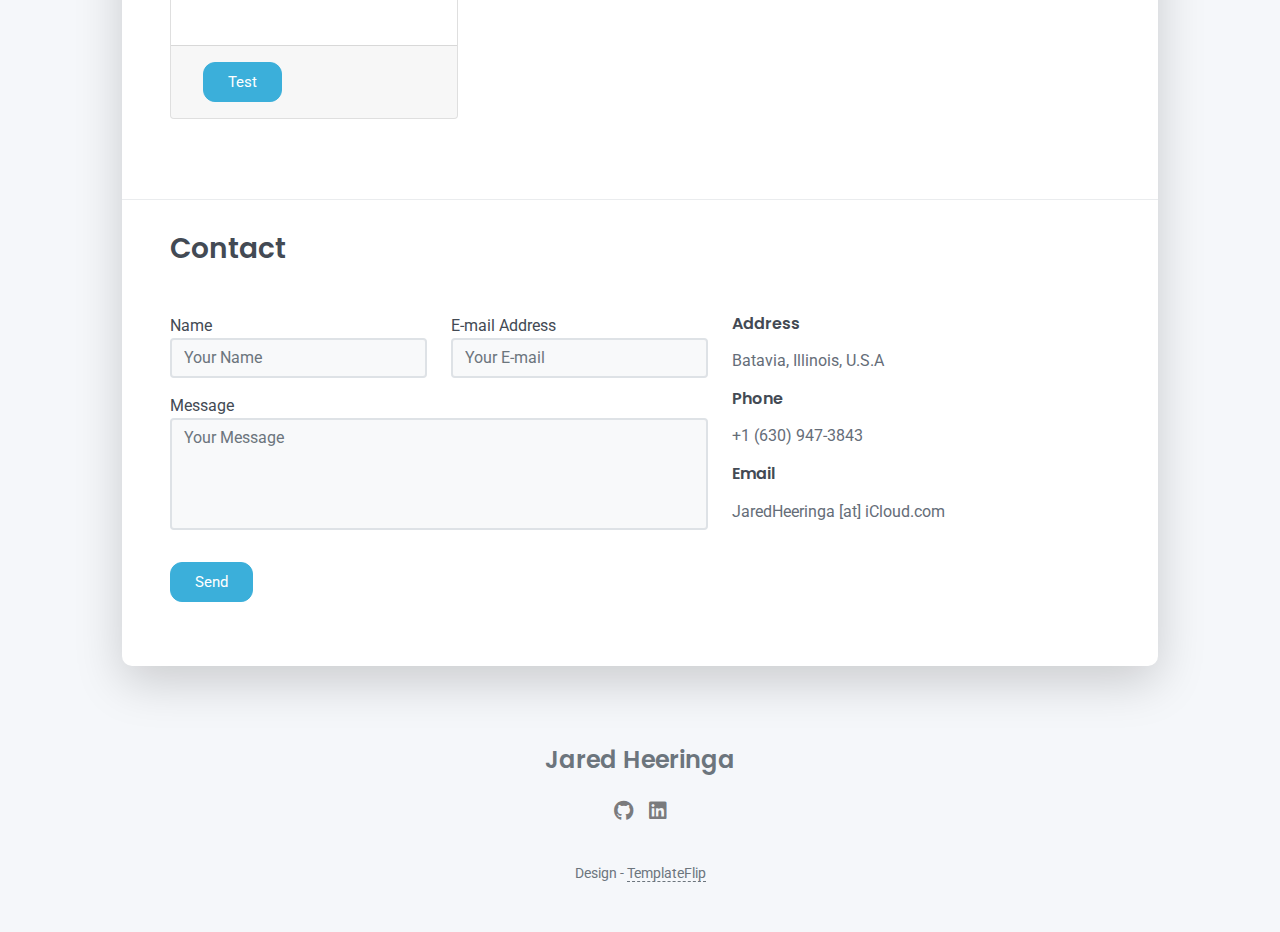
==== commit 3df37687: "Updated colors & begin work on adding projects section" ====
--- a/index.html
+++ b/index.html
@@ -12,15 +12,16 @@
           media="print"
           onload="this.media='all'" rel="stylesheet"/>
     <link href="css/font-awesome/css/all.min.css?ver=1.2.0" rel="stylesheet">
-    <link href="css/bootstrap.min.css?ver=1.2.0" rel="stylesheet">
+    <link href="css/bootstrap.css" rel="stylesheet">
+    <!--    <link href="css/bootstrap.min.css?ver=1.2.0" rel="stylesheet">-->
     <link href="css/aos.css?ver=1.2.0" rel="stylesheet">
     <link href="css/main.css?ver=1.2.0" rel="stylesheet">
     <link href="css/dark-mode.css" rel="stylesheet">
 
     <!-- Favicons -->
-    <link rel="apple-touch-icon" sizes="180x180" href="favicons/apple-touch-icon.png">
-    <link rel="icon" type="image/png" sizes="32x32" href="favicons/favicon-32x32.png">
-    <link rel="icon" type="image/png" sizes="16x16" href="favicons/favicon-16x16.png">
+    <link href="favicons/apple-touch-icon.png" rel="apple-touch-icon" sizes="180x180">
+    <link href="favicons/favicon-32x32.png" rel="icon" sizes="32x32" type="image/png">
+    <link href="favicons/favicon-16x16.png" rel="icon" sizes="16x16" type="image/png">
     <!--    <link rel="manifest" href="favicons/site.webmanifest">-->
 
 </head>
@@ -52,7 +53,7 @@
                         <li class="nav-item">
                             <a class="nav-link">
                                 <div class="">
-                                    <input type="checkbox" class="" id="darkSwitch">
+                                    <input class="" id="darkSwitch" type="checkbox">
                                     <label class="form-check-label text-secondary" for="darkSwitch">Dark Mode</label>
                                 </div>
                             </a>
@@ -70,8 +71,8 @@
                 <div class="row">
                     <div class="col-lg-4 col-md-5">
                         <div class="avatar hover-effect bg-white shadow-sm p-1">
-                            <img src="images/ProfilePicture.jpg" style="width: 200px; height: 200px"
-                                 alt="PROFILE_PICTURE"/>
+                            <img alt="PROFILE_PICTURE" src="images/ProfilePicture.jpg"
+                                 style="width: 200px; height: 200px"/>
                         </div>
                     </div>
                     <div class="col-lg-8 col-md-7 text-center text-md-start">
@@ -81,7 +82,7 @@
                             <a class="btn btn-light text-dark shadow-sm mt-1 me-1"
                                href="CS%20Resume%20-%20Jared%20Heeringa.pdf"
                                target="_blank">Download CV</a>
-                            <a class="btn btn-success shadow-sm mt-1" href="#contact">Hire Me</a>
+                            <a class="btn btn-info shadow-sm mt-1" href="#contact">Hire Me</a>
                         </div>
                     </div>
                 </div>
@@ -132,7 +133,7 @@
                             <span>Microsoft Office Suite</span>
                             <div class="progress my-1">
                                 <div aria-valuemax="100" aria-valuemin="0" aria-valuenow="100"
-                                     class="progress-bar bg-primary" data-aos="zoom-in-right"
+                                     class="progress-bar bg-info" data-aos="zoom-in-right"
                                      data-aos-anchor=".skills-section"
                                      data-aos-delay="100" role="progressbar" style="width: 100%">
                                 </div>
@@ -142,7 +143,7 @@
                             <span>Windows</span>
                             <div class="progress my-1">
                                 <div aria-valuemax="100" aria-valuemin="0" aria-valuenow="100"
-                                     class="progress-bar bg-primary" data-aos="zoom-in-right"
+                                     class="progress-bar bg-info" data-aos="zoom-in-right"
                                      data-aos-anchor=".skills-section"
                                      data-aos-delay="200" role="progressbar" style="width: 100%">
                                 </div>
@@ -152,7 +153,7 @@
                             <span>Git Version Control</span>
                             <div class="progress my-1">
                                 <div aria-valuemax="100" aria-valuemin="0" aria-valuenow="60"
-                                     class="progress-bar bg-primary" data-aos="zoom-in-right"
+                                     class="progress-bar bg-info" data-aos="zoom-in-right"
                                      data-aos-anchor=".skills-section"
                                      data-aos-delay="200" role="progressbar" style="width: 60%">
                                 </div>
@@ -162,7 +163,7 @@
                             <span>Java</span>
                             <div class="progress my-1">
                                 <div aria-valuemax="100" aria-valuemin="0" aria-valuenow="70"
-                                     class="progress-bar bg-primary" data-aos="zoom-in-right"
+                                     class="progress-bar bg-info" data-aos="zoom-in-right"
                                      data-aos-anchor=".skills-section"
                                      data-aos-delay="200" role="progressbar" style="width: 70%">
                                 </div>
@@ -172,7 +173,7 @@
                             <span>PHP</span>
                             <div class="progress my-1">
                                 <div aria-valuemax="100" aria-valuemin="0" aria-valuenow="60"
-                                     class="progress-bar bg-primary" data-aos="zoom-in-right"
+                                     class="progress-bar bg-info" data-aos="zoom-in-right"
                                      data-aos-anchor=".skills-section"
                                      data-aos-delay="200" role="progressbar" style="width: 60%">
                                 </div>
@@ -187,7 +188,7 @@
                             <span>Adobe Creative Cloud Suite</span>
                             <div class="progress my-1">
                                 <div aria-valuemax="100" aria-valuemin="0" aria-valuenow="50"
-                                     class="progress-bar bg-success" data-aos="zoom-in-right"
+                                     class="progress-bar bg-custom" data-aos="zoom-in-right"
                                      data-aos-anchor=".skills-section"
                                      data-aos-delay="400" role="progressbar" style="width: 50%">
                                 </div>
@@ -197,7 +198,7 @@
                             <span>Mac OS</span>
                             <div class="progress my-1">
                                 <div aria-valuemax="100" aria-valuemin="0" aria-valuenow="85"
-                                     class="progress-bar bg-success" data-aos="zoom-in-right"
+                                     class="progress-bar bg-custom" data-aos="zoom-in-right"
                                      data-aos-anchor=".skills-section"
                                      data-aos-delay="500" role="progressbar" style="width: 85%">
                                 </div>
@@ -207,7 +208,7 @@
                             <span>Linux</span>
                             <div class="progress my-1">
                                 <div aria-valuemax="100" aria-valuemin="0" aria-valuenow="85"
-                                     class="progress-bar bg-success" data-aos="zoom-in-right"
+                                     class="progress-bar bg-custom" data-aos="zoom-in-right"
                                      data-aos-anchor=".skills-section"
                                      data-aos-delay="500" role="progressbar" style="width: 85%">
                                 </div>
@@ -217,7 +218,7 @@
                             <span>HTML</span>
                             <div class="progress my-1">
                                 <div aria-valuemax="100" aria-valuemin="0" aria-valuenow="60"
-                                     class="progress-bar bg-success" data-aos="zoom-in-right"
+                                     class="progress-bar bg-custom" data-aos="zoom-in-right"
                                      data-aos-anchor=".skills-section"
                                      data-aos-delay="500" role="progressbar" style="width: 60%">
                                 </div>
@@ -227,7 +228,7 @@
                             <span>SQL & Relational Databases</span>
                             <div class="progress my-1">
                                 <div aria-valuemax="100" aria-valuemin="0" aria-valuenow="85"
-                                     class="progress-bar bg-success" data-aos="zoom-in-right"
+                                     class="progress-bar bg-custom" data-aos="zoom-in-right"
                                      data-aos-anchor=".skills-section"
                                      data-aos-delay="500" role="progressbar" style="width: 85%">
                                 </div>
@@ -243,7 +244,7 @@
                 <h2 class="h3 mb-4">Work Experience</h2>
                 <div class="timeline">
                     <!-- Job #1 -->
-                    <div class="timeline-card timeline-card-primary card shadow-sm">
+                    <div class="timeline-card timeline-card-info card shadow-sm">
                         <div class="card-body">
                             <div class="h5 mb-1">
                                 IT Applications Manager
@@ -266,7 +267,7 @@
                     </div>
 
                     <!-- Job #2 -->
-                    <div class="timeline-card timeline-card-primary card shadow-sm">
+                    <div class="timeline-card timeline-card-info card shadow-sm">
                         <div class="card-body">
                             <div class="h5 mb-1">
                                 Warehouse Logistics
@@ -292,7 +293,7 @@
                 <div class="timeline">
 
                     <!-- Aurora University -->
-                    <div class="timeline-card timeline-card-success card shadow-sm">
+                    <div class="timeline-card timeline-card-custom card shadow-sm">
                         <div class="card-body">
                             <div class="h5 mb-1">
                                 Bachelor of Computer Science (In Progress)
@@ -313,7 +314,7 @@
                     </div>
 
                     <!-- Waubonsee Community College -->
-                    <div class="timeline-card timeline-card-success card shadow-sm">
+                    <div class="timeline-card timeline-card-custom card shadow-sm">
                         <div class="card-body">
                             <div class="h5 mb-1">
                                 Associate of Science (AS)
@@ -328,7 +329,7 @@
                     </div>
 
                     <!-- High School -->
-                    <div class="timeline-card timeline-card-success card shadow-sm">
+                    <div class="timeline-card timeline-card-custom card shadow-sm">
                         <div class="card-body">
                             <div class="h5 mb-1">
                                 High School Diploma
@@ -338,6 +339,31 @@
                     </div>
                 </div>
             </div>
+
+            <!-- ---------------- -->
+            <!-- Projects Section -->
+            <hr class="d-print-none"/>
+            <div class="projects-section px-3 px-lg-4 pb-4" id="projects">
+                <h2 class="h3 text mb-3">Projects</h2>
+
+                <div class="row">
+                    <div class="col">
+                        <!-- Project 1 -->
+                        <div class="card" style="width: 18rem;">
+                            <img alt="Card_Placeholder" class="card-img-top" src="images/tempImage.jpg">
+                            <div class="card-body">
+                                <h5 class="card-title">Card title</h5>
+                                <p>Card Content</p>
+                            </div>
+                            <div class="card-footer">
+                                <button class="btn btn-info" type="button">Test</button>
+                            </div>
+                        </div>
+                    </div>
+                </div>
+            </div>
+
+
             <hr class="d-print-none"/>
             <div class="contact-section px-3 px-lg-4 pb-4" id="contact">
                 <h2 class="h3 text mb-3">Contact</h2>
@@ -365,7 +391,7 @@
                                               placeholder="Your Message"
                                               required rows="4" style="resize: none;"></textarea>
                                 </div>
-                                <button class="btn btn-primary mt-2" type="submit">Send</button>
+                                <button class="btn btn-info mt-2" type="submit">Send</button>
                             </form>
                         </div>
                     </div>
@@ -426,7 +452,6 @@
         </div>
         <!-- Give credit to template designer (Thanks! Looks good and does what I need with some modifications) -->
         <div class="text-small">
-            <div class="mb-1">&copy Right Resume. All rights reserved.</div>
             <div>Design - <a href="https://templateflip.com/" target="_blank">TemplateFlip</a></div>
         </div>
     </div>
--- a/css/main.css
+++ b/css/main.css
@@ -55,6 +55,19 @@
     background-color: #4A89DC;
 }
 
+/* Timeline info color scheme */
+.timeline-card-info {
+    border-left-color: #3BAFDA;
+}
+
+.timeline-card-info:before {
+    border-color: #3BAFDA;
+}
+
+.timeline-card-info:after {
+    background-color: #3BAFDA;
+}
+
 .timeline-card-success {
     border-left-color: #37BC9B;
 }
@@ -66,6 +79,20 @@
 .timeline-card-success:after {
     background-color: #37BC9B;
 }
+
+/* Custom Color Timeline */
+.timeline-card-custom {
+    border-left-color: #afda3b;
+}
+
+.timeline-card-custom:before {
+    border-color: #afda3b;
+}
+
+.timeline-card-custom:after {
+    background-color: #afda3b;
+}
+
 
 html {
     scroll-behavior: smooth;
@@ -174,6 +201,7 @@
     .skills-section,
     .work-experience-section,
     .education-section,
+    .projects-section
     .contact-section {
         padding: 1.5rem 5rem 2rem !important;
     }
--- a/css/dark-mode.css
+++ b/css/dark-mode.css
@@ -33,6 +33,10 @@
   background-color: #232526 !important;
 }
 
+[data-theme="dark"] .card-footer {
+  background-color: #232526 !important;
+}
+
 [data-theme="dark"] .text-secondary {
   color: #ffffff !important;
 }
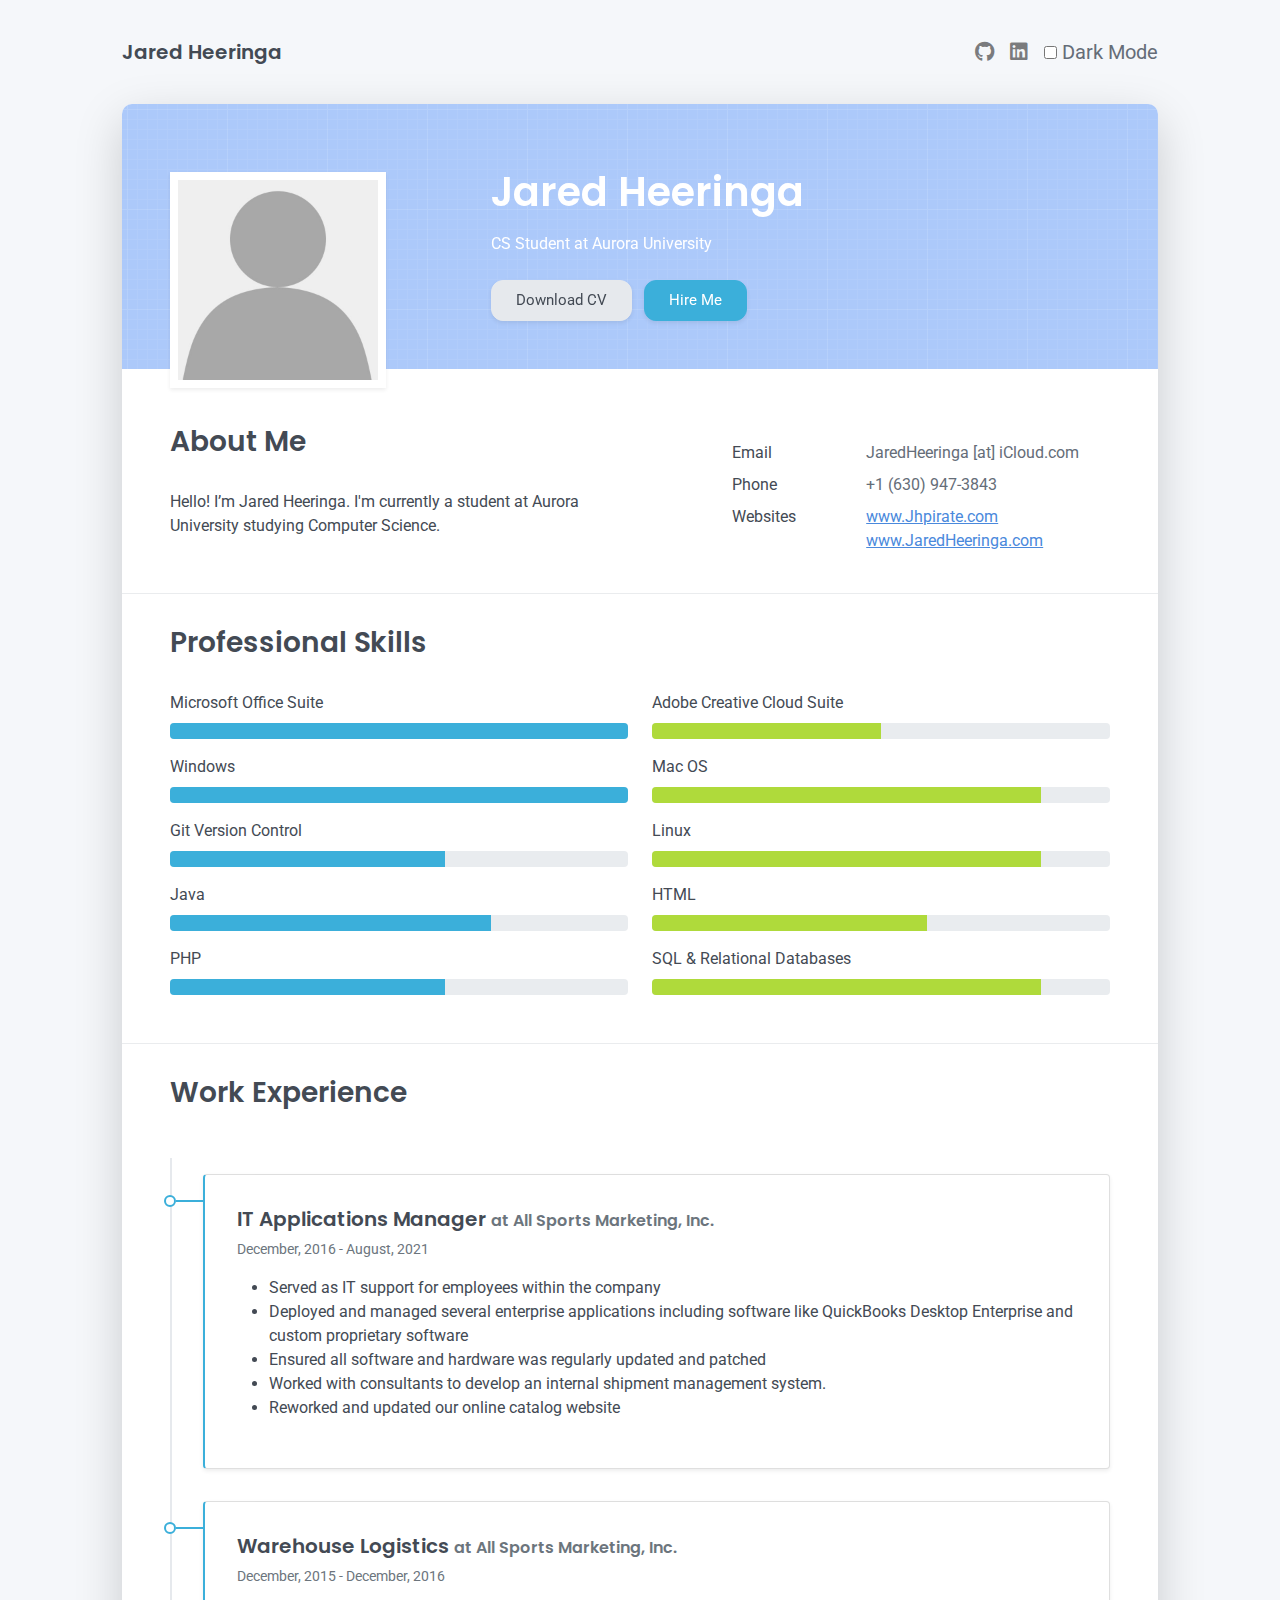
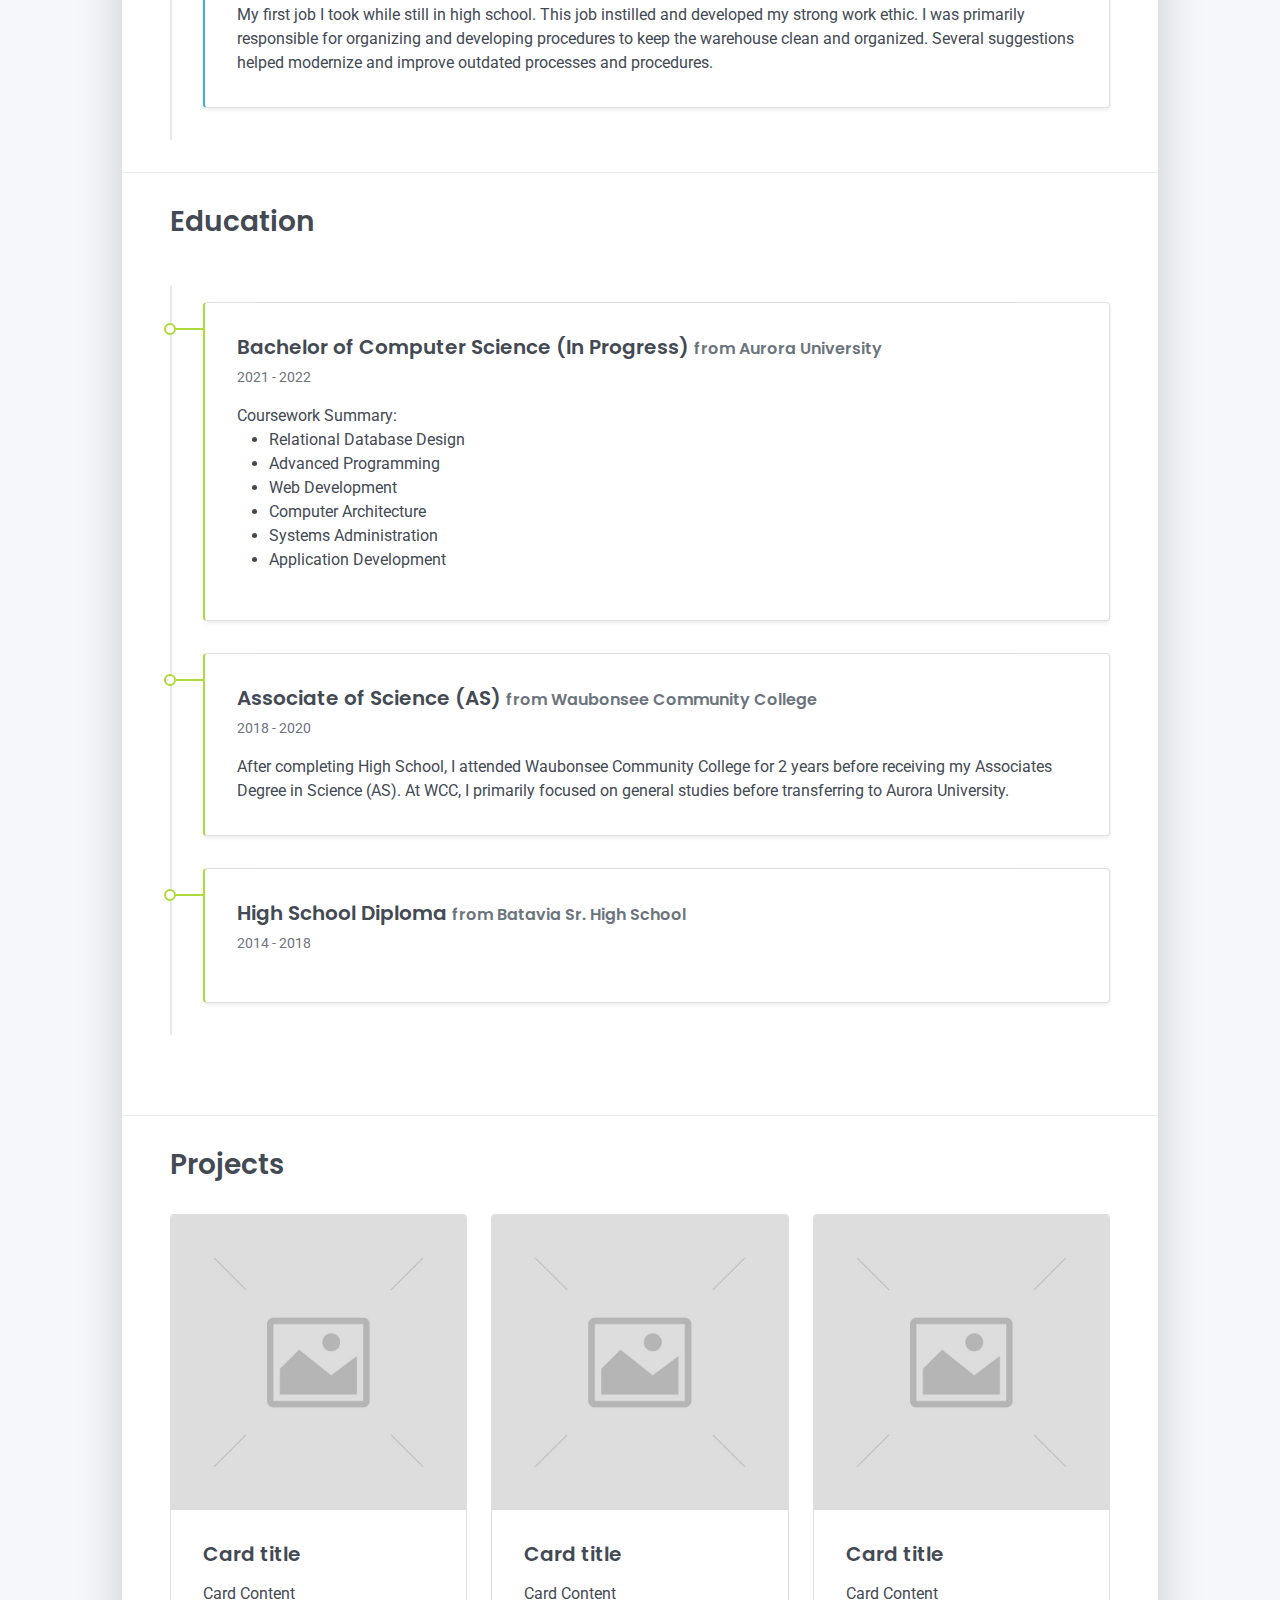
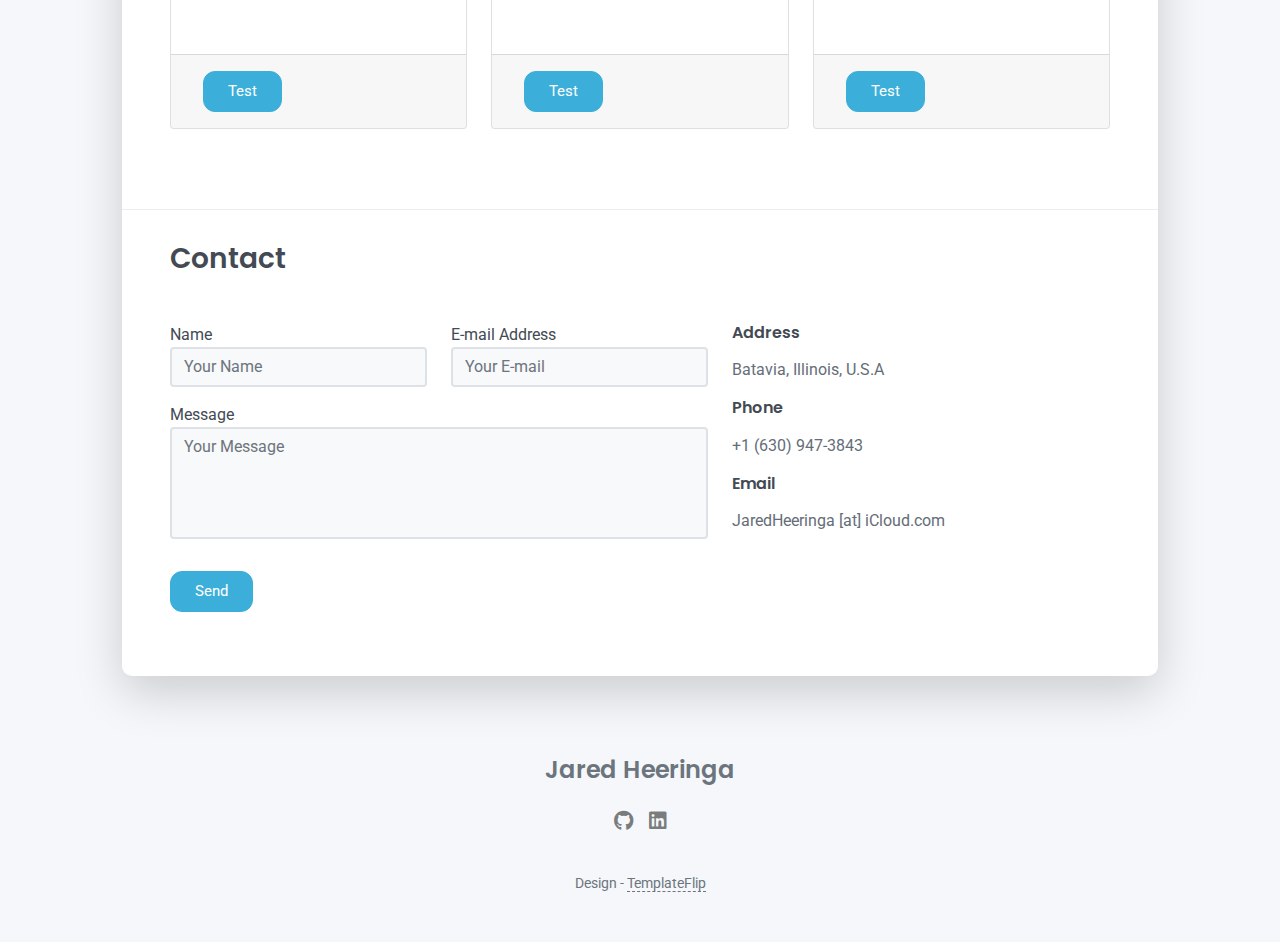
==== commit 0b18b50a: "Updated projects section with placeholder objects" ====
--- a/index.html
+++ b/index.html
@@ -347,9 +347,37 @@
                 <h2 class="h3 text mb-3">Projects</h2>
 
                 <div class="row">
+                    <!-- Project 1 -->
                     <div class="col">
-                        <!-- Project 1 -->
-                        <div class="card" style="width: 18rem;">
+                        <div class="card w-100">
+                            <img alt="Card_Placeholder" class="card-img-top" src="images/tempImage.jpg">
+                            <div class="card-body">
+                                <h5 class="card-title">Card title</h5>
+                                <p>Card Content</p>
+                            </div>
+                            <div class="card-footer">
+                                <button class="btn btn-info" type="button">Test</button>
+                            </div>
+                        </div>
+                    </div>
+
+                    <!-- Project 2 -->
+                    <div class="col">
+                        <div class="card w-100">
+                            <img alt="Card_Placeholder" class="card-img-top" src="images/tempImage.jpg">
+                            <div class="card-body">
+                                <h5 class="card-title">Card title</h5>
+                                <p>Card Content</p>
+                            </div>
+                            <div class="card-footer">
+                                <button class="btn btn-info" type="button">Test</button>
+                            </div>
+                        </div>
+                    </div>
+
+                    <!-- Project 3 -->
+                    <div class="col">
+                        <div class="card w-100">
                             <img alt="Card_Placeholder" class="card-img-top" src="images/tempImage.jpg">
                             <div class="card-body">
                                 <h5 class="card-title">Card title</h5>
--- a/css/dark-mode.css
+++ b/css/dark-mode.css
@@ -5,7 +5,11 @@
  */
 
 [data-theme="dark"] {
-  background-color: #141515 !important;
+  /*background-color: #141515 !important;*/
+  background: hsla(0, 58%, 14%, 1);
+  background: linear-gradient(90deg, hsl(0, 0%, 16%) 0%, hsla(0, 0%, 0%, 1) 50%, hsl(0, 0%, 16%) 100%) !important;
+  /*background: linear-gradient(90deg, hsl(196, 68%, 54%) 0%, hsla(0, 0%, 0%, 1) 50%, hsl(76, 68%, 54%) 100%) !important;*/
+
   color: #fff;
 }
 
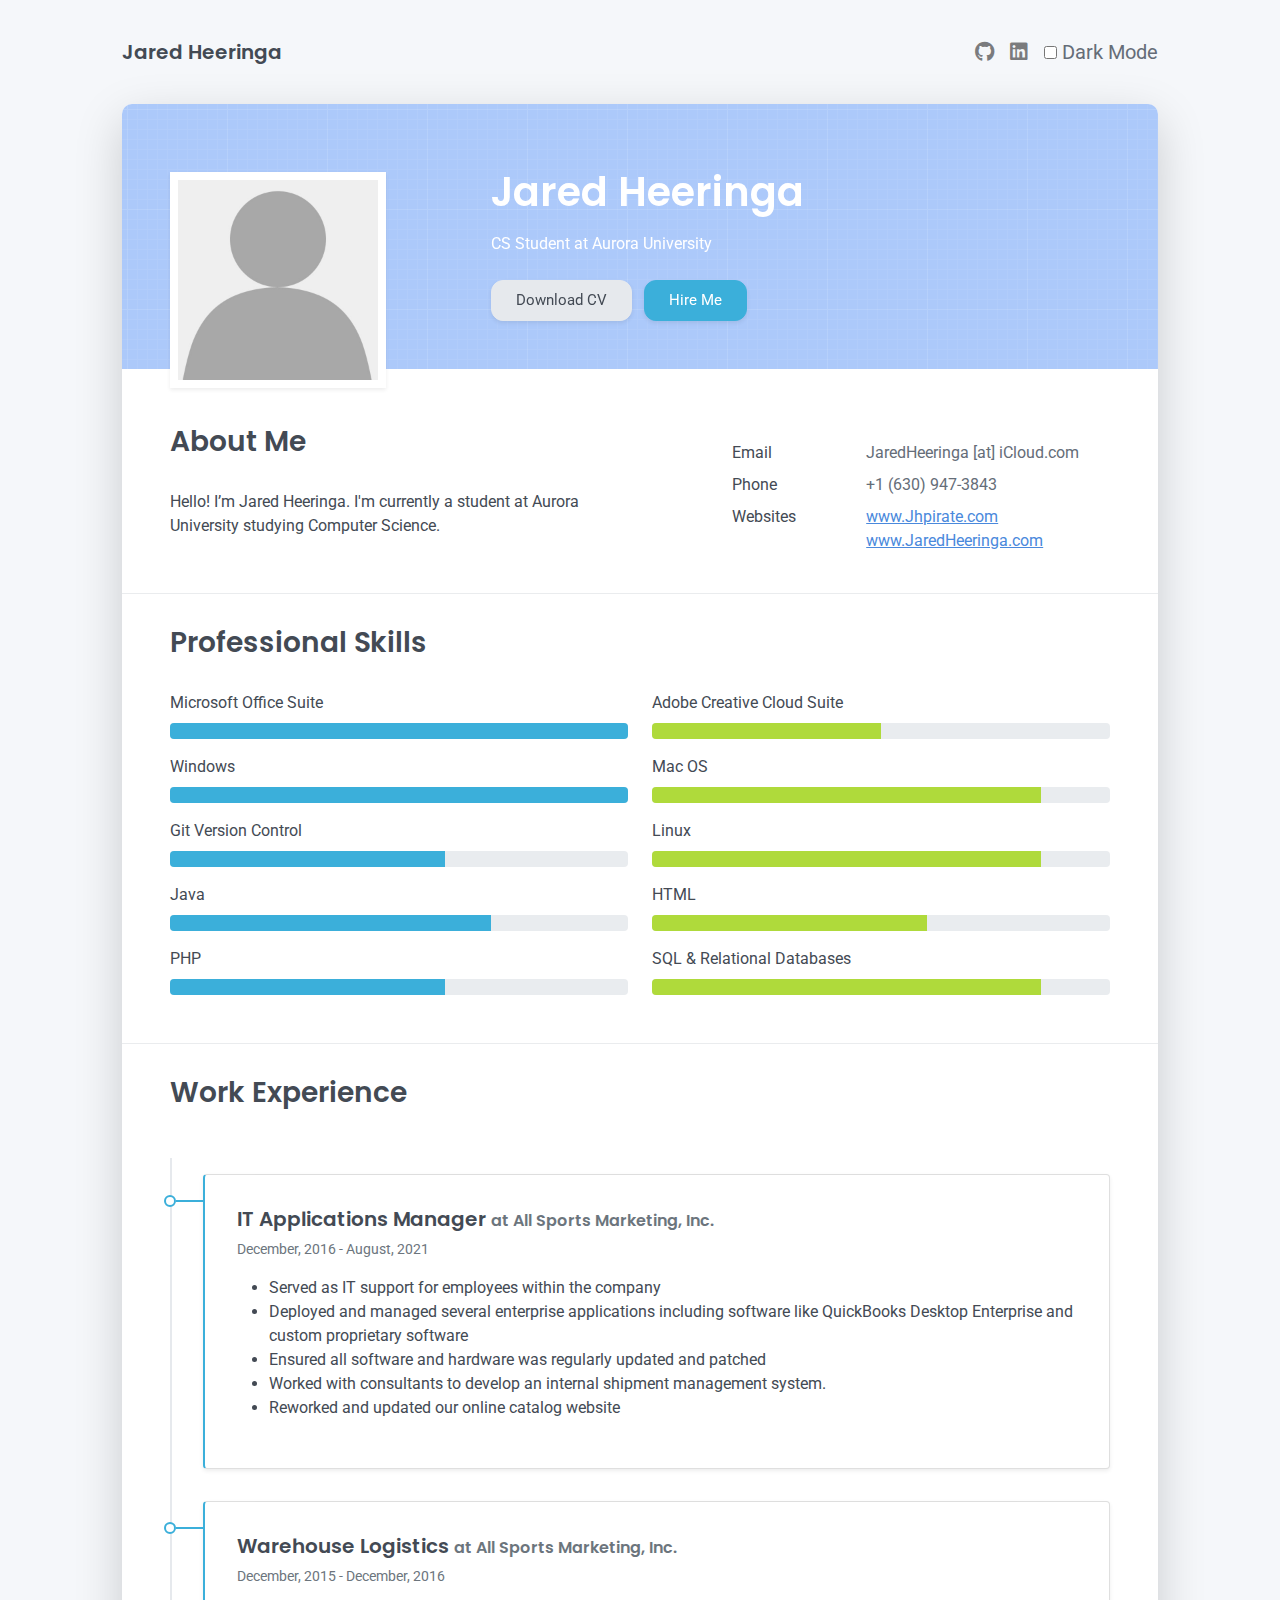
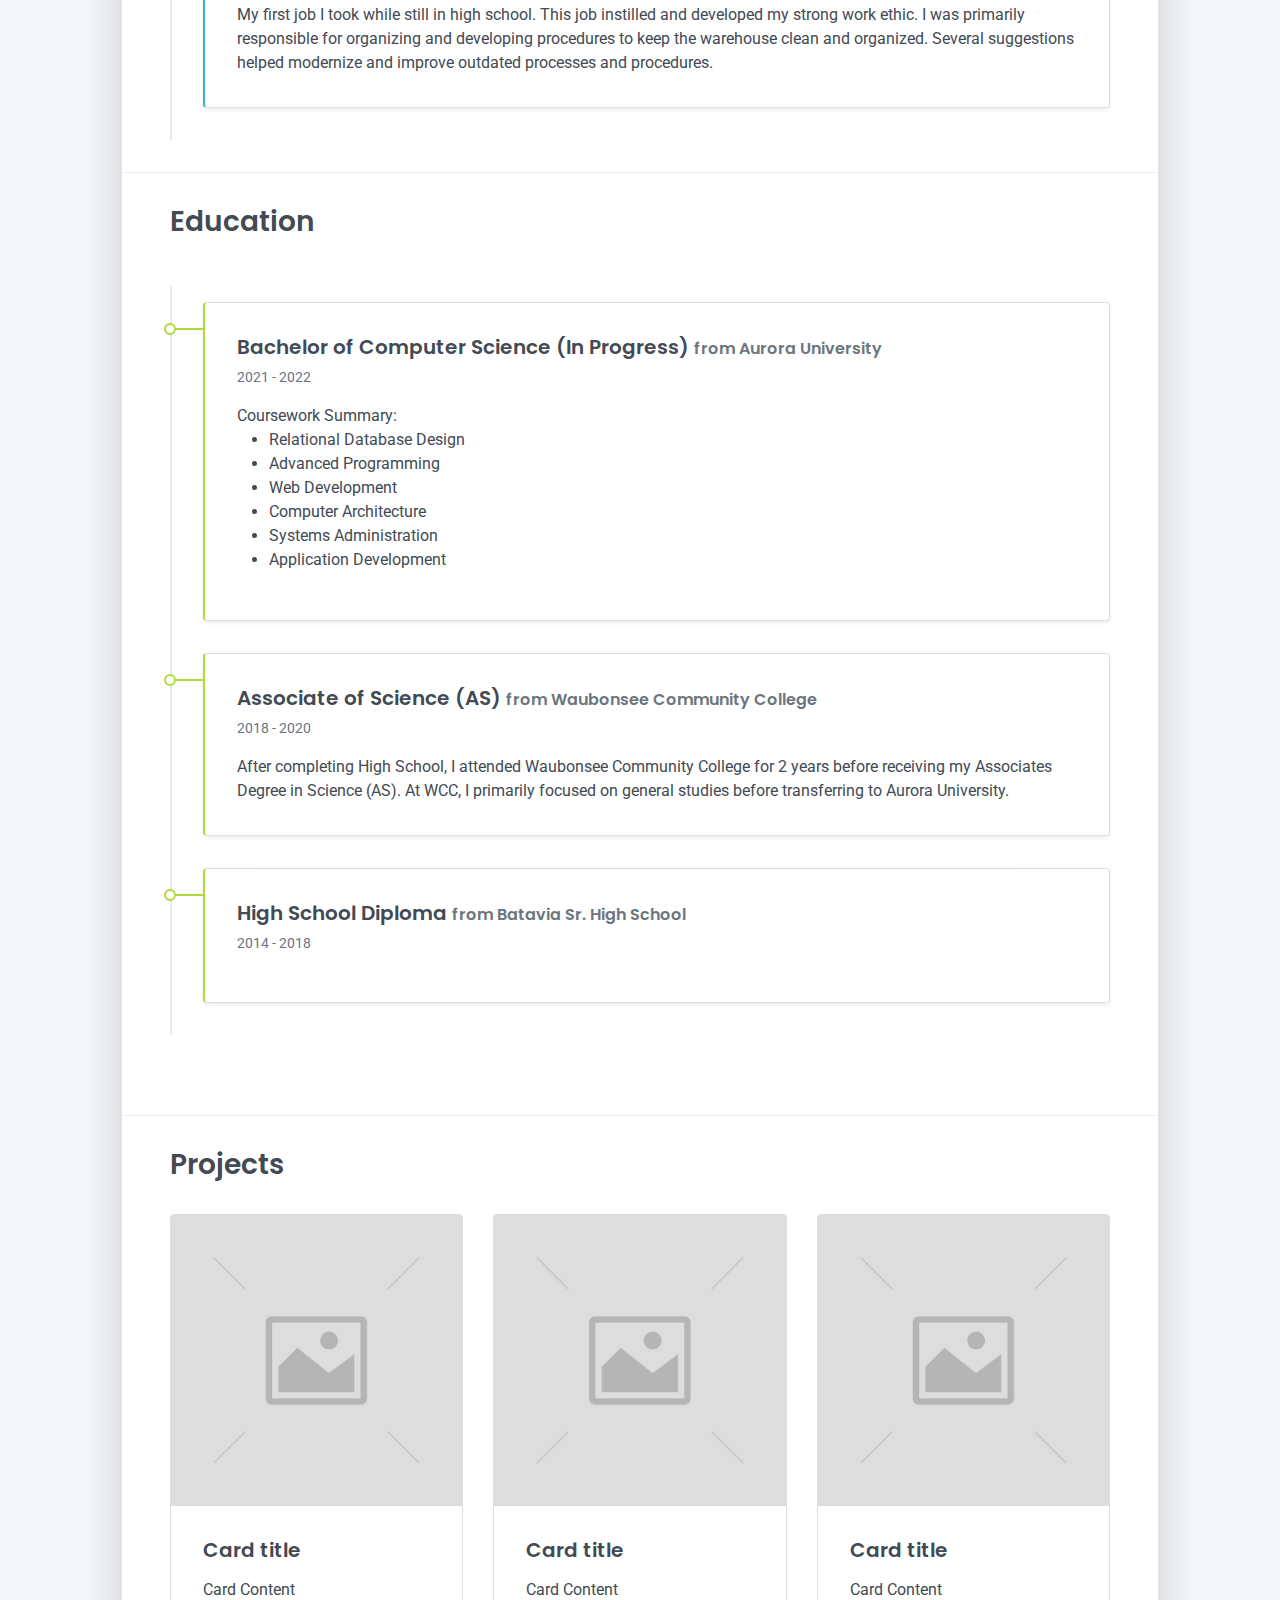
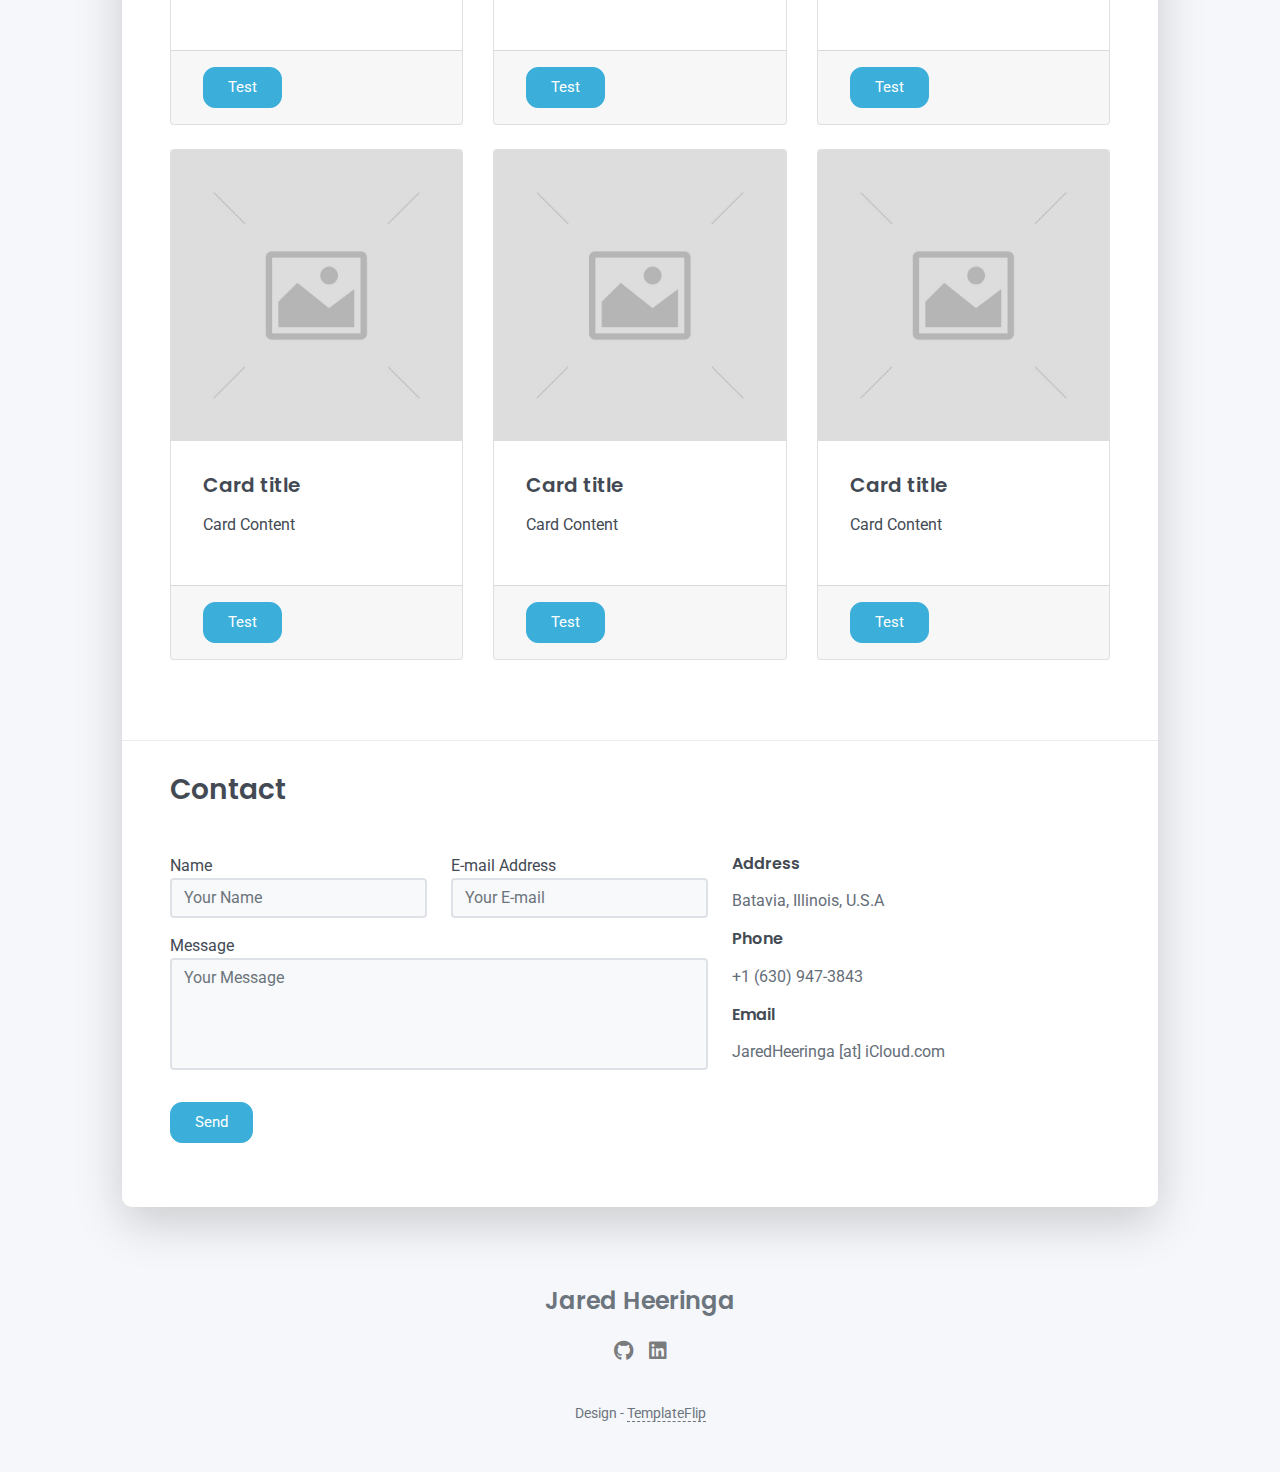
==== commit 675a68a8: "Added project's outline using bootstrap cards" ====
--- a/index.html
+++ b/index.html
@@ -1,4 +1,5 @@
 <!DOCTYPE html>
+<!-- TODO: Rebuild using React -->
 <html lang="en-US">
 <head>
     <meta charset="UTF-8">
@@ -346,49 +347,83 @@
             <div class="projects-section px-3 px-lg-4 pb-4" id="projects">
                 <h2 class="h3 text mb-3">Projects</h2>
 
-                <div class="row">
+                <!-- Projects card deck -->
+                <div class="card-deck">
                     <!-- Project 1 -->
-                    <div class="col">
-                        <div class="card w-100">
-                            <img alt="Card_Placeholder" class="card-img-top" src="images/tempImage.jpg">
-                            <div class="card-body">
-                                <h5 class="card-title">Card title</h5>
-                                <p>Card Content</p>
-                            </div>
-                            <div class="card-footer">
-                                <button class="btn btn-info" type="button">Test</button>
-                            </div>
+                    <div class="card">
+                        <img alt="Card_Placeholder" class="card-img-top" src="images/tempImage.jpg">
+                        <div class="card-body">
+                            <h5 class="card-title">Card title</h5>
+                            <p>Card Content</p>
+                        </div>
+                        <div class="card-footer">
+                            <button class="btn btn-info" type="button">Test</button>
                         </div>
                     </div>
 
                     <!-- Project 2 -->
-                    <div class="col">
-                        <div class="card w-100">
-                            <img alt="Card_Placeholder" class="card-img-top" src="images/tempImage.jpg">
-                            <div class="card-body">
-                                <h5 class="card-title">Card title</h5>
-                                <p>Card Content</p>
-                            </div>
-                            <div class="card-footer">
-                                <button class="btn btn-info" type="button">Test</button>
-                            </div>
+                    <div class="card">
+                        <img alt="Card_Placeholder" class="card-img-top" src="images/tempImage.jpg">
+                        <div class="card-body">
+                            <h5 class="card-title">Card title</h5>
+                            <p>Card Content</p>
+                        </div>
+                        <div class="card-footer">
+                            <button class="btn btn-info" type="button">Test</button>
                         </div>
                     </div>
 
                     <!-- Project 3 -->
-                    <div class="col">
-                        <div class="card w-100">
-                            <img alt="Card_Placeholder" class="card-img-top" src="images/tempImage.jpg">
-                            <div class="card-body">
-                                <h5 class="card-title">Card title</h5>
-                                <p>Card Content</p>
-                            </div>
-                            <div class="card-footer">
-                                <button class="btn btn-info" type="button">Test</button>
-                            </div>
-                        </div>
-                    </div>
-                </div>
+                    <div class="card">
+                        <img alt="Card_Placeholder" class="card-img-top" src="images/tempImage.jpg">
+                        <div class="card-body">
+                            <h5 class="card-title">Card title</h5>
+                            <p>Card Content</p>
+                        </div>
+                        <div class="card-footer">
+                            <button class="btn btn-info" type="button">Test</button>
+                        </div>
+                    </div>
+                </div>
+
+                <!-- remove this test section -->
+                <br/>
+                <div class="card-deck">
+                    <!-- Project 4 -->
+                    <div class="card">
+                        <img alt="Card_Placeholder" class="card-img-top" src="images/tempImage.jpg">
+                        <div class="card-body">
+                            <h5 class="card-title">Card title</h5>
+                            <p>Card Content</p>
+                        </div>
+                        <div class="card-footer">
+                            <button class="btn btn-info" type="button">Test</button>
+                        </div>
+                    </div>
+                    <!-- Project 5 -->
+                    <div class="card">
+                        <img alt="Card_Placeholder" class="card-img-top" src="images/tempImage.jpg">
+                        <div class="card-body">
+                            <h5 class="card-title">Card title</h5>
+                            <p>Card Content</p>
+                        </div>
+                        <div class="card-footer">
+                            <button class="btn btn-info" type="button">Test</button>
+                        </div>
+                    </div>
+                    <!-- Project 6 -->
+                    <div class="card">
+                        <img alt="Card_Placeholder" class="card-img-top" src="images/tempImage.jpg">
+                        <div class="card-body">
+                            <h5 class="card-title">Card title</h5>
+                            <p>Card Content</p>
+                        </div>
+                        <div class="card-footer">
+                            <button class="btn btn-info" type="button">Test</button>
+                        </div>
+                    </div>
+                </div>
+
             </div>
 
 
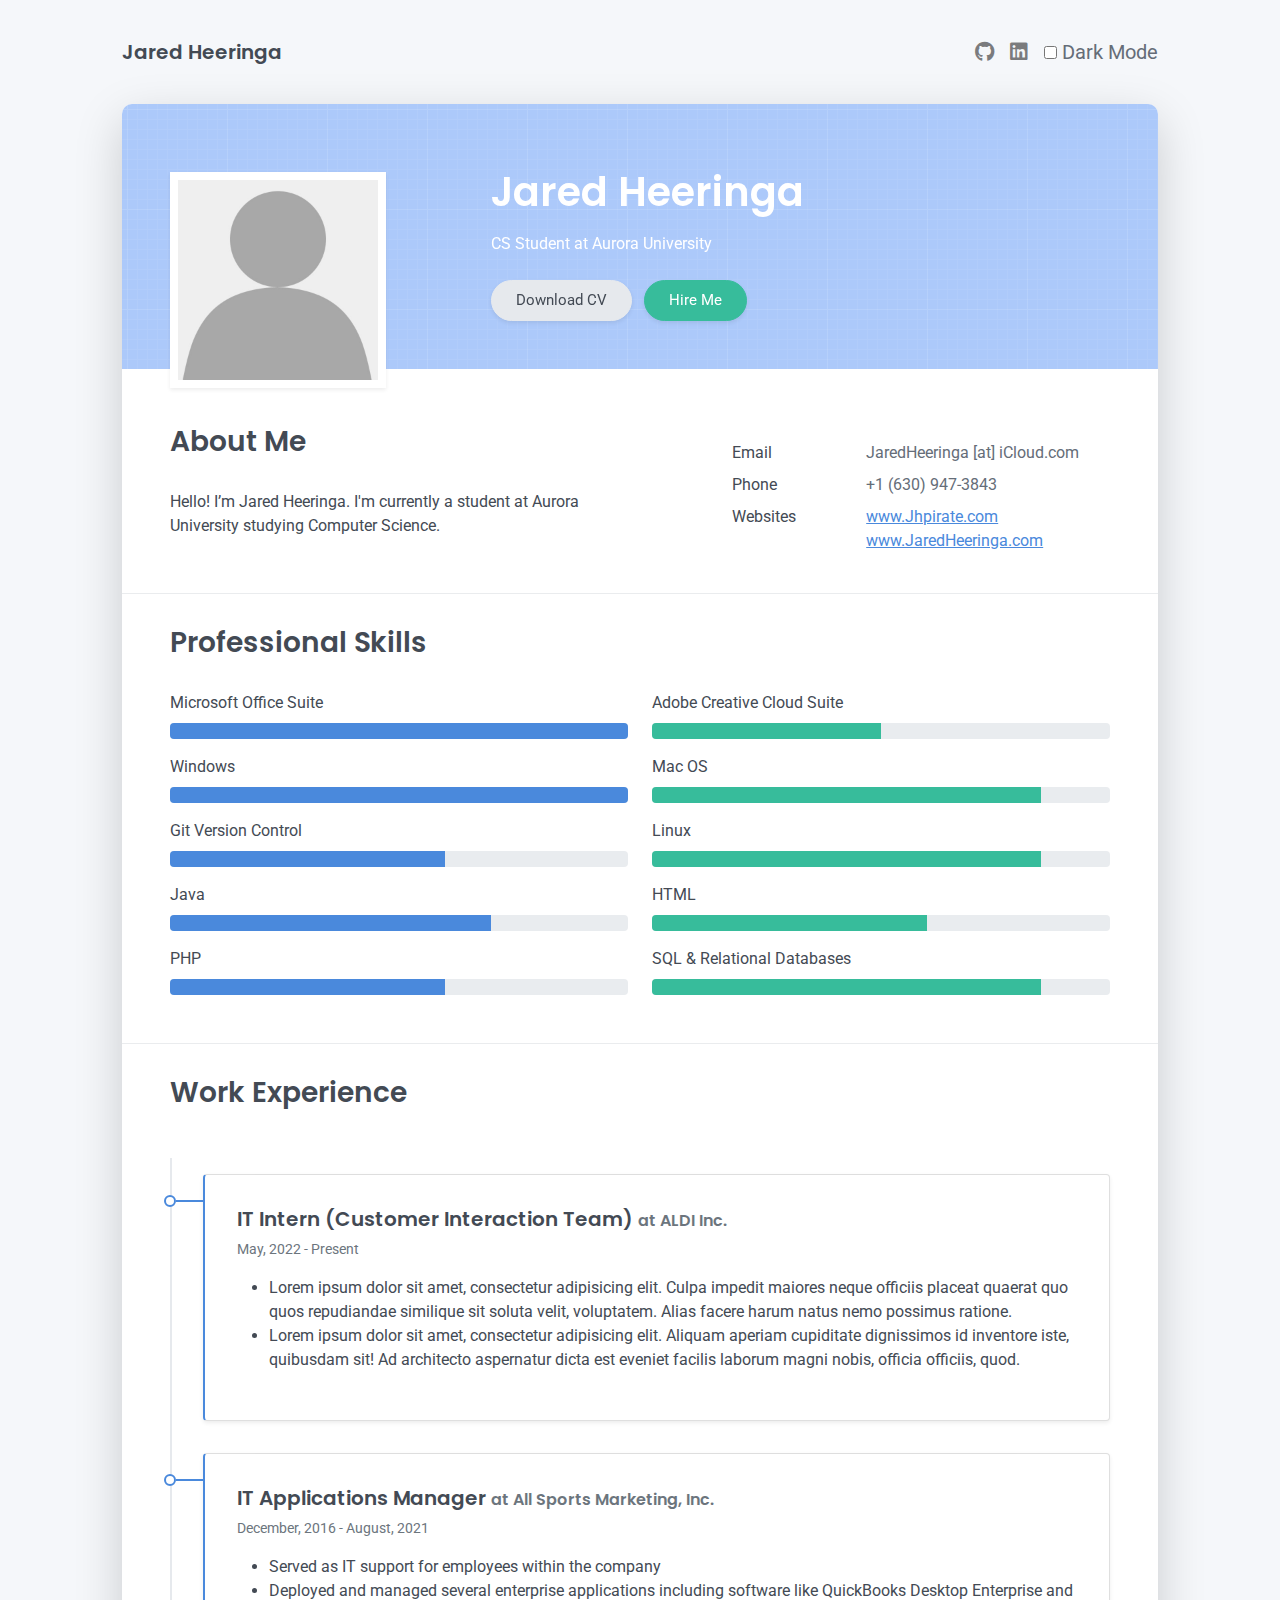
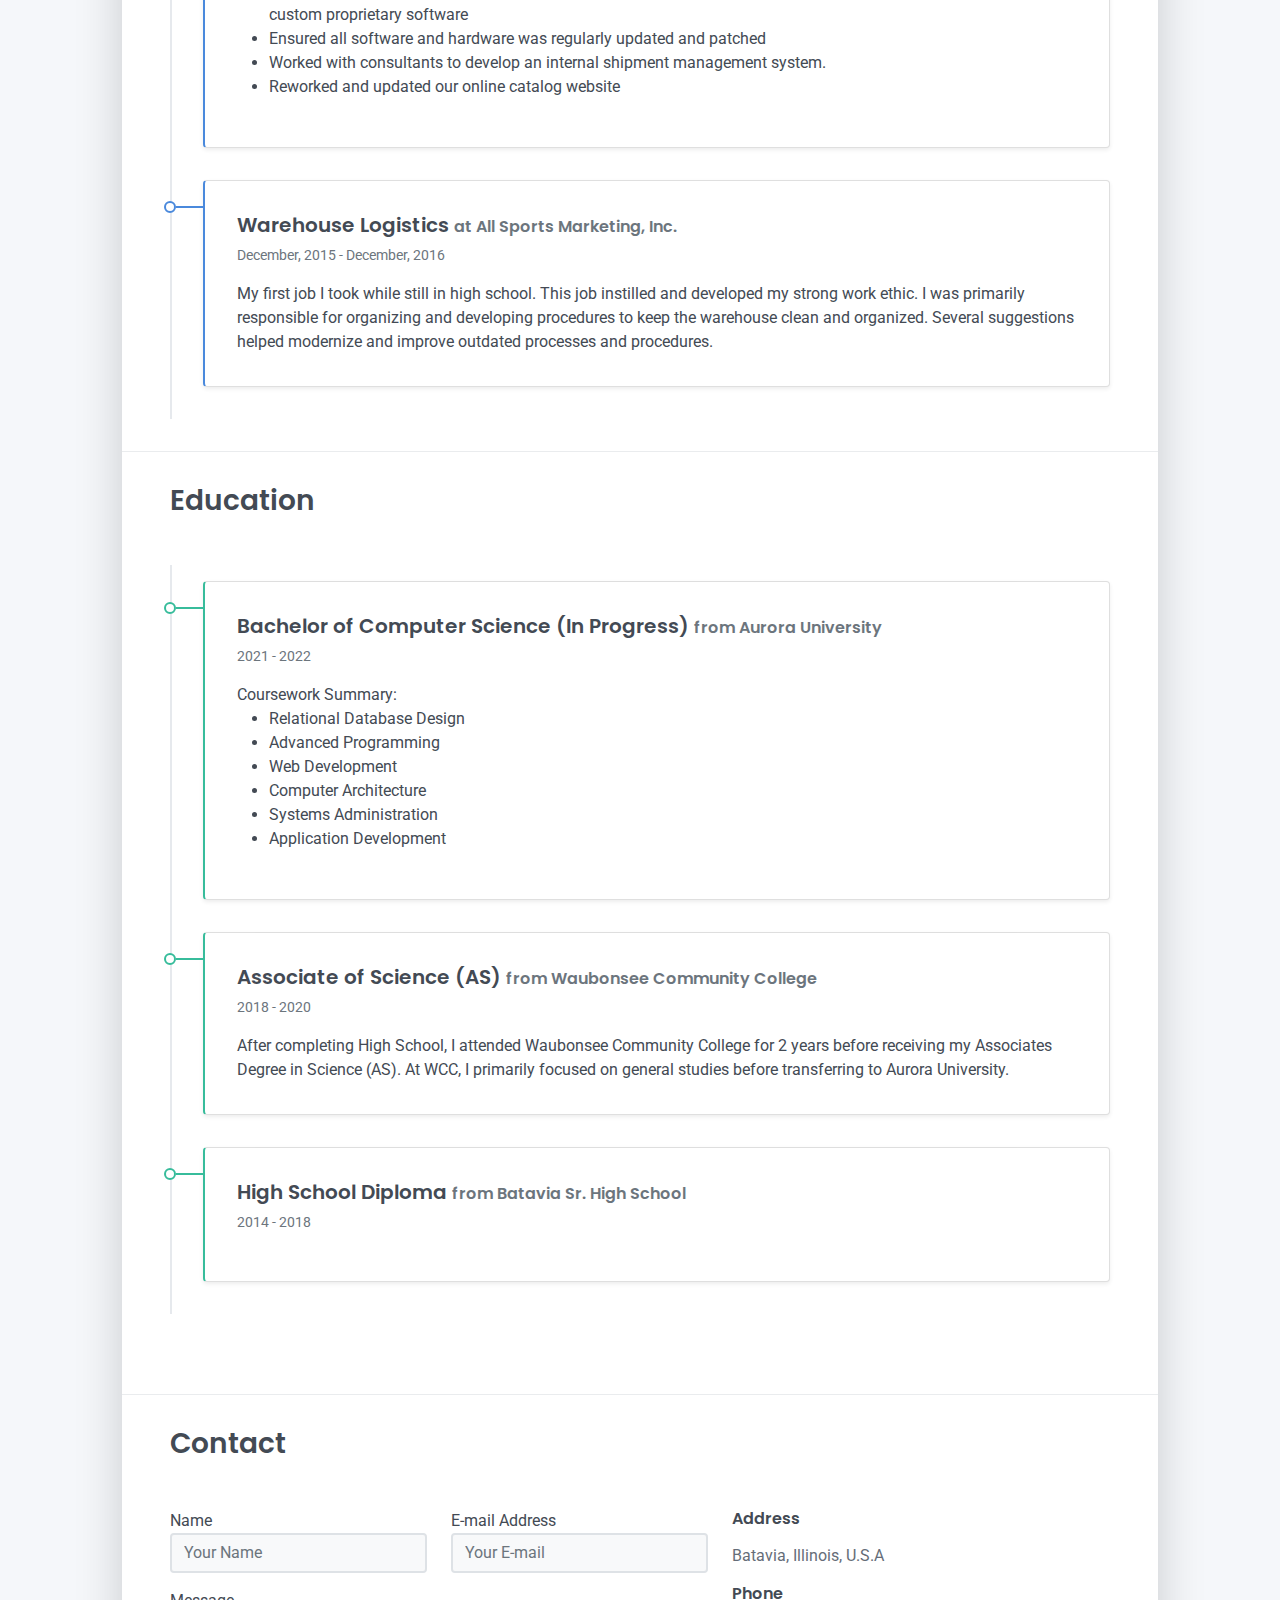
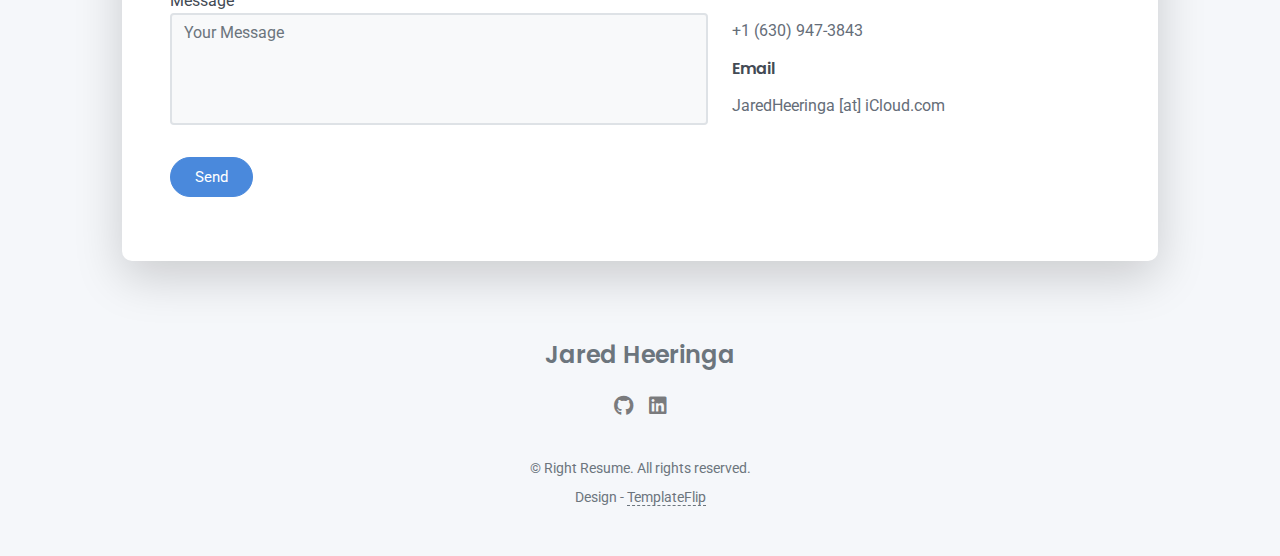
==== commit bb83f46b: "Added Aldi to work experience (ongoing)" ====
--- a/index.html
+++ b/index.html
@@ -1,5 +1,4 @@
 <!DOCTYPE html>
-<!-- TODO: Rebuild using React -->
 <html lang="en-US">
 <head>
     <meta charset="UTF-8">
@@ -13,17 +12,16 @@
           media="print"
           onload="this.media='all'" rel="stylesheet"/>
     <link href="css/font-awesome/css/all.min.css?ver=1.2.0" rel="stylesheet">
-    <link href="css/bootstrap.css" rel="stylesheet">
-    <!--    <link href="css/bootstrap.min.css?ver=1.2.0" rel="stylesheet">-->
+    <link href="css/bootstrap.min.css?ver=1.2.0" rel="stylesheet">
     <link href="css/aos.css?ver=1.2.0" rel="stylesheet">
     <link href="css/main.css?ver=1.2.0" rel="stylesheet">
     <link href="css/dark-mode.css" rel="stylesheet">
 
     <!-- Favicons -->
-    <link href="favicons/apple-touch-icon.png" rel="apple-touch-icon" sizes="180x180">
-    <link href="favicons/favicon-32x32.png" rel="icon" sizes="32x32" type="image/png">
-    <link href="favicons/favicon-16x16.png" rel="icon" sizes="16x16" type="image/png">
-    <!--    <link rel="manifest" href="favicons/site.webmanifest">-->
+    <link rel="apple-touch-icon" sizes="180x180" href="favicons/apple-touch-icon.png">
+    <link rel="icon" type="image/png" sizes="32x32" href="favicons/favicon-32x32.png">
+    <link rel="icon" type="image/png" sizes="16x16" href="favicons/favicon-16x16.png">
+    <link rel="manifest" href="favicons/site.webmanifest">
 
 </head>
 <body id="top">
@@ -54,7 +52,7 @@
                         <li class="nav-item">
                             <a class="nav-link">
                                 <div class="">
-                                    <input class="" id="darkSwitch" type="checkbox">
+                                    <input type="checkbox" class="" id="darkSwitch">
                                     <label class="form-check-label text-secondary" for="darkSwitch">Dark Mode</label>
                                 </div>
                             </a>
@@ -72,8 +70,8 @@
                 <div class="row">
                     <div class="col-lg-4 col-md-5">
                         <div class="avatar hover-effect bg-white shadow-sm p-1">
-                            <img alt="PROFILE_PICTURE" src="images/ProfilePicture.jpg"
-                                 style="width: 200px; height: 200px"/>
+                            <img src="images/ProfilePicture.jpg" style="width: 200px; height: 200px"
+                                 alt="PROFILE_PICTURE"/>
                         </div>
                     </div>
                     <div class="col-lg-8 col-md-7 text-center text-md-start">
@@ -83,7 +81,7 @@
                             <a class="btn btn-light text-dark shadow-sm mt-1 me-1"
                                href="CS%20Resume%20-%20Jared%20Heeringa.pdf"
                                target="_blank">Download CV</a>
-                            <a class="btn btn-info shadow-sm mt-1" href="#contact">Hire Me</a>
+                            <a class="btn btn-success shadow-sm mt-1" href="#contact">Hire Me</a>
                         </div>
                     </div>
                 </div>
@@ -134,7 +132,7 @@
                             <span>Microsoft Office Suite</span>
                             <div class="progress my-1">
                                 <div aria-valuemax="100" aria-valuemin="0" aria-valuenow="100"
-                                     class="progress-bar bg-info" data-aos="zoom-in-right"
+                                     class="progress-bar bg-primary" data-aos="zoom-in-right"
                                      data-aos-anchor=".skills-section"
                                      data-aos-delay="100" role="progressbar" style="width: 100%">
                                 </div>
@@ -144,7 +142,7 @@
                             <span>Windows</span>
                             <div class="progress my-1">
                                 <div aria-valuemax="100" aria-valuemin="0" aria-valuenow="100"
-                                     class="progress-bar bg-info" data-aos="zoom-in-right"
+                                     class="progress-bar bg-primary" data-aos="zoom-in-right"
                                      data-aos-anchor=".skills-section"
                                      data-aos-delay="200" role="progressbar" style="width: 100%">
                                 </div>
@@ -154,7 +152,7 @@
                             <span>Git Version Control</span>
                             <div class="progress my-1">
                                 <div aria-valuemax="100" aria-valuemin="0" aria-valuenow="60"
-                                     class="progress-bar bg-info" data-aos="zoom-in-right"
+                                     class="progress-bar bg-primary" data-aos="zoom-in-right"
                                      data-aos-anchor=".skills-section"
                                      data-aos-delay="200" role="progressbar" style="width: 60%">
                                 </div>
@@ -164,7 +162,7 @@
                             <span>Java</span>
                             <div class="progress my-1">
                                 <div aria-valuemax="100" aria-valuemin="0" aria-valuenow="70"
-                                     class="progress-bar bg-info" data-aos="zoom-in-right"
+                                     class="progress-bar bg-primary" data-aos="zoom-in-right"
                                      data-aos-anchor=".skills-section"
                                      data-aos-delay="200" role="progressbar" style="width: 70%">
                                 </div>
@@ -174,7 +172,7 @@
                             <span>PHP</span>
                             <div class="progress my-1">
                                 <div aria-valuemax="100" aria-valuemin="0" aria-valuenow="60"
-                                     class="progress-bar bg-info" data-aos="zoom-in-right"
+                                     class="progress-bar bg-primary" data-aos="zoom-in-right"
                                      data-aos-anchor=".skills-section"
                                      data-aos-delay="200" role="progressbar" style="width: 60%">
                                 </div>
@@ -189,7 +187,7 @@
                             <span>Adobe Creative Cloud Suite</span>
                             <div class="progress my-1">
                                 <div aria-valuemax="100" aria-valuemin="0" aria-valuenow="50"
-                                     class="progress-bar bg-custom" data-aos="zoom-in-right"
+                                     class="progress-bar bg-success" data-aos="zoom-in-right"
                                      data-aos-anchor=".skills-section"
                                      data-aos-delay="400" role="progressbar" style="width: 50%">
                                 </div>
@@ -199,7 +197,7 @@
                             <span>Mac OS</span>
                             <div class="progress my-1">
                                 <div aria-valuemax="100" aria-valuemin="0" aria-valuenow="85"
-                                     class="progress-bar bg-custom" data-aos="zoom-in-right"
+                                     class="progress-bar bg-success" data-aos="zoom-in-right"
                                      data-aos-anchor=".skills-section"
                                      data-aos-delay="500" role="progressbar" style="width: 85%">
                                 </div>
@@ -209,7 +207,7 @@
                             <span>Linux</span>
                             <div class="progress my-1">
                                 <div aria-valuemax="100" aria-valuemin="0" aria-valuenow="85"
-                                     class="progress-bar bg-custom" data-aos="zoom-in-right"
+                                     class="progress-bar bg-success" data-aos="zoom-in-right"
                                      data-aos-anchor=".skills-section"
                                      data-aos-delay="500" role="progressbar" style="width: 85%">
                                 </div>
@@ -219,7 +217,7 @@
                             <span>HTML</span>
                             <div class="progress my-1">
                                 <div aria-valuemax="100" aria-valuemin="0" aria-valuenow="60"
-                                     class="progress-bar bg-custom" data-aos="zoom-in-right"
+                                     class="progress-bar bg-success" data-aos="zoom-in-right"
                                      data-aos-anchor=".skills-section"
                                      data-aos-delay="500" role="progressbar" style="width: 60%">
                                 </div>
@@ -229,7 +227,7 @@
                             <span>SQL & Relational Databases</span>
                             <div class="progress my-1">
                                 <div aria-valuemax="100" aria-valuemin="0" aria-valuenow="85"
-                                     class="progress-bar bg-custom" data-aos="zoom-in-right"
+                                     class="progress-bar bg-success" data-aos="zoom-in-right"
                                      data-aos-anchor=".skills-section"
                                      data-aos-delay="500" role="progressbar" style="width: 85%">
                                 </div>
@@ -244,8 +242,33 @@
             <div class="work-experience-section px-3 px-lg-4">
                 <h2 class="h3 mb-4">Work Experience</h2>
                 <div class="timeline">
+
+
+                    <!-- Job #0 -->
+                    <div class="timeline-card timeline-card-primary card shadow-sm">
+                        <div class="card-body">
+                            <div class="h5 mb-1">
+                                IT Intern (Customer Interaction Team)
+                                <span class="text-muted h6"> at ALDI Inc.</span>
+                            </div>
+                            <div class="text-muted text-small mb-2">May, 2022 - Present</div>
+                            <div>
+                                <ul>
+<!--                                    <li>Primarily focused on ACI testing of the upcoming eCommerce website. Was primarily responsible for QA test executions for web as well as mobile</li>-->
+                                    <li>
+                                        Lorem ipsum dolor sit amet, consectetur adipisicing elit. Culpa impedit maiores neque officiis placeat quaerat quo quos repudiandae similique sit soluta velit, voluptatem. Alias facere harum natus nemo possimus ratione.
+                                    </li>
+                                    <li>
+                                        Lorem ipsum dolor sit amet, consectetur adipisicing elit. Aliquam aperiam cupiditate dignissimos id inventore iste, quibusdam sit! Ad architecto aspernatur dicta est eveniet facilis laborum magni nobis, officia officiis, quod.
+                                    </li>
+                                </ul>
+                            </div>
+                        </div>
+                    </div>
+
+
                     <!-- Job #1 -->
-                    <div class="timeline-card timeline-card-info card shadow-sm">
+                    <div class="timeline-card timeline-card-primary card shadow-sm">
                         <div class="card-body">
                             <div class="h5 mb-1">
                                 IT Applications Manager
@@ -268,7 +291,7 @@
                     </div>
 
                     <!-- Job #2 -->
-                    <div class="timeline-card timeline-card-info card shadow-sm">
+                    <div class="timeline-card timeline-card-primary card shadow-sm">
                         <div class="card-body">
                             <div class="h5 mb-1">
                                 Warehouse Logistics
@@ -294,7 +317,7 @@
                 <div class="timeline">
 
                     <!-- Aurora University -->
-                    <div class="timeline-card timeline-card-custom card shadow-sm">
+                    <div class="timeline-card timeline-card-success card shadow-sm">
                         <div class="card-body">
                             <div class="h5 mb-1">
                                 Bachelor of Computer Science (In Progress)
@@ -315,7 +338,7 @@
                     </div>
 
                     <!-- Waubonsee Community College -->
-                    <div class="timeline-card timeline-card-custom card shadow-sm">
+                    <div class="timeline-card timeline-card-success card shadow-sm">
                         <div class="card-body">
                             <div class="h5 mb-1">
                                 Associate of Science (AS)
@@ -330,7 +353,7 @@
                     </div>
 
                     <!-- High School -->
-                    <div class="timeline-card timeline-card-custom card shadow-sm">
+                    <div class="timeline-card timeline-card-success card shadow-sm">
                         <div class="card-body">
                             <div class="h5 mb-1">
                                 High School Diploma
@@ -340,93 +363,6 @@
                     </div>
                 </div>
             </div>
-
-            <!-- ---------------- -->
-            <!-- Projects Section -->
-            <hr class="d-print-none"/>
-            <div class="projects-section px-3 px-lg-4 pb-4" id="projects">
-                <h2 class="h3 text mb-3">Projects</h2>
-
-                <!-- Projects card deck -->
-                <div class="card-deck">
-                    <!-- Project 1 -->
-                    <div class="card">
-                        <img alt="Card_Placeholder" class="card-img-top" src="images/tempImage.jpg">
-                        <div class="card-body">
-                            <h5 class="card-title">Card title</h5>
-                            <p>Card Content</p>
-                        </div>
-                        <div class="card-footer">
-                            <button class="btn btn-info" type="button">Test</button>
-                        </div>
-                    </div>
-
-                    <!-- Project 2 -->
-                    <div class="card">
-                        <img alt="Card_Placeholder" class="card-img-top" src="images/tempImage.jpg">
-                        <div class="card-body">
-                            <h5 class="card-title">Card title</h5>
-                            <p>Card Content</p>
-                        </div>
-                        <div class="card-footer">
-                            <button class="btn btn-info" type="button">Test</button>
-                        </div>
-                    </div>
-
-                    <!-- Project 3 -->
-                    <div class="card">
-                        <img alt="Card_Placeholder" class="card-img-top" src="images/tempImage.jpg">
-                        <div class="card-body">
-                            <h5 class="card-title">Card title</h5>
-                            <p>Card Content</p>
-                        </div>
-                        <div class="card-footer">
-                            <button class="btn btn-info" type="button">Test</button>
-                        </div>
-                    </div>
-                </div>
-
-                <!-- remove this test section -->
-                <br/>
-                <div class="card-deck">
-                    <!-- Project 4 -->
-                    <div class="card">
-                        <img alt="Card_Placeholder" class="card-img-top" src="images/tempImage.jpg">
-                        <div class="card-body">
-                            <h5 class="card-title">Card title</h5>
-                            <p>Card Content</p>
-                        </div>
-                        <div class="card-footer">
-                            <button class="btn btn-info" type="button">Test</button>
-                        </div>
-                    </div>
-                    <!-- Project 5 -->
-                    <div class="card">
-                        <img alt="Card_Placeholder" class="card-img-top" src="images/tempImage.jpg">
-                        <div class="card-body">
-                            <h5 class="card-title">Card title</h5>
-                            <p>Card Content</p>
-                        </div>
-                        <div class="card-footer">
-                            <button class="btn btn-info" type="button">Test</button>
-                        </div>
-                    </div>
-                    <!-- Project 6 -->
-                    <div class="card">
-                        <img alt="Card_Placeholder" class="card-img-top" src="images/tempImage.jpg">
-                        <div class="card-body">
-                            <h5 class="card-title">Card title</h5>
-                            <p>Card Content</p>
-                        </div>
-                        <div class="card-footer">
-                            <button class="btn btn-info" type="button">Test</button>
-                        </div>
-                    </div>
-                </div>
-
-            </div>
-
-
             <hr class="d-print-none"/>
             <div class="contact-section px-3 px-lg-4 pb-4" id="contact">
                 <h2 class="h3 text mb-3">Contact</h2>
@@ -454,7 +390,7 @@
                                               placeholder="Your Message"
                                               required rows="4" style="resize: none;"></textarea>
                                 </div>
-                                <button class="btn btn-info mt-2" type="submit">Send</button>
+                                <button class="btn btn-primary mt-2" type="submit">Send</button>
                             </form>
                         </div>
                     </div>
@@ -515,6 +451,7 @@
         </div>
         <!-- Give credit to template designer (Thanks! Looks good and does what I need with some modifications) -->
         <div class="text-small">
+            <div class="mb-1">&copy Right Resume. All rights reserved.</div>
             <div>Design - <a href="https://templateflip.com/" target="_blank">TemplateFlip</a></div>
         </div>
     </div>
